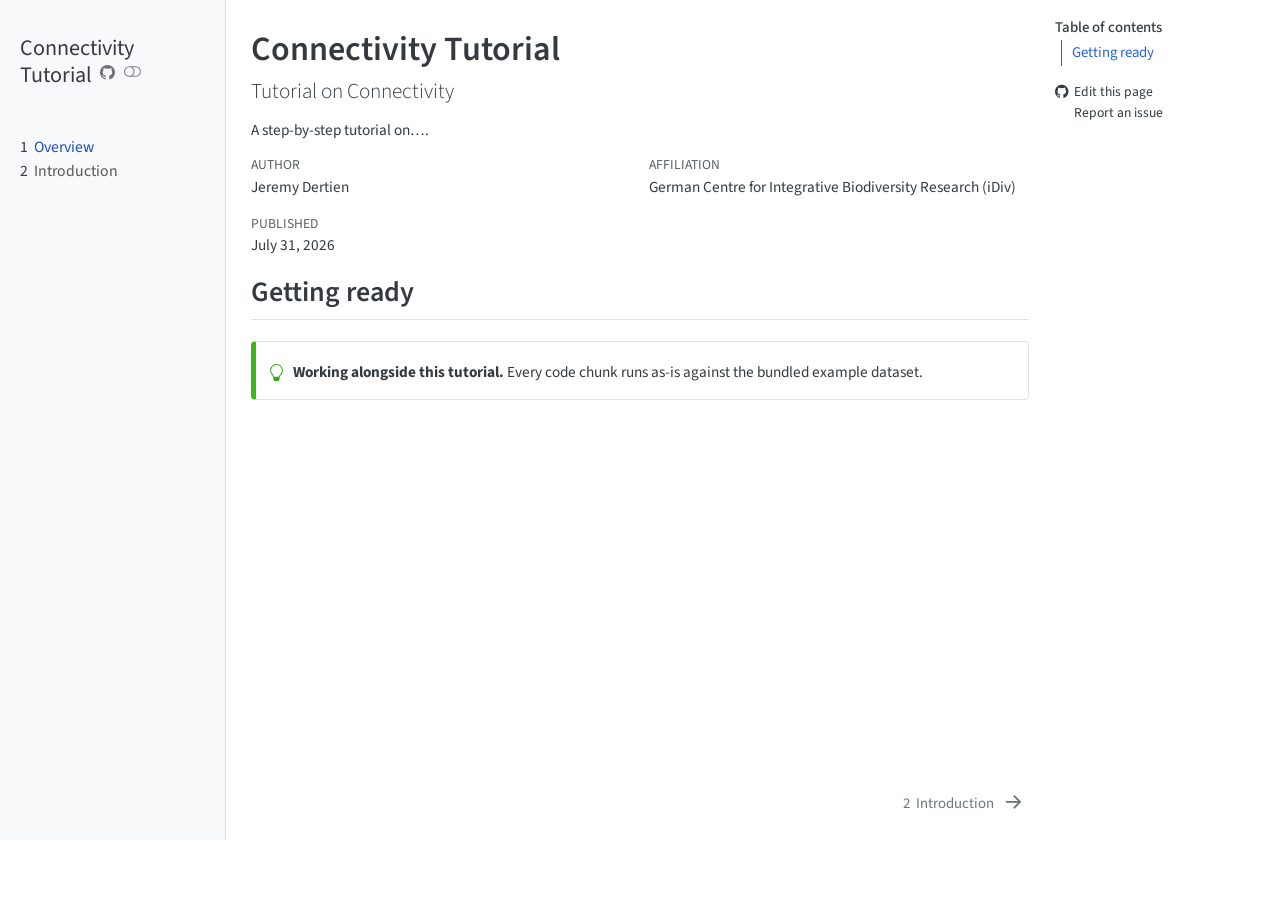
==== docs/_book/index.html @ ddd02aaa "Added primary pages and content" ====
<!DOCTYPE html>
<html xmlns="http://www.w3.org/1999/xhtml" lang="en" xml:lang="en"><head>

<meta charset="utf-8">
<meta name="generator" content="quarto-1.9.37">

<meta name="viewport" content="width=device-width, initial-scale=1.0, user-scalable=yes">

<meta name="author" content="Jeremy Dertien">
<meta name="dcterms.date" content="2026-07-31">
<meta name="description" content="A step-by-step tutorial on….">

<title>Connectivity Tutorial</title>
<style>
/* Default styles provided by pandoc.
** See https://pandoc.org/MANUAL.html#variables-for-html for config info.
*/
code{white-space: pre-wrap;}
span.smallcaps{font-variant: small-caps;}
div.columns{display: flex; gap: min(4vw, 1.5em);}
div.column{flex: auto; overflow-x: auto;}
div.hanging-indent{margin-left: 1.5em; text-indent: -1.5em;}
ul.task-list{list-style: none;}
ul.task-list li input[type="checkbox"] {
  width: 0.8em;
  margin: 0 0.8em 0.2em -1em; /* quarto-specific, see https://github.com/quarto-dev/quarto-cli/issues/4556 */ 
  vertical-align: middle;
}
</style>


<script src="site_libs/quarto-nav/quarto-nav.js"></script>
<script src="site_libs/quarto-nav/headroom.min.js"></script>
<script src="site_libs/clipboard/clipboard.min.js"></script>
<script src="site_libs/quarto-search/autocomplete.umd.js"></script>
<script src="site_libs/quarto-search/fuse.min.js"></script>
<script src="site_libs/quarto-search/quarto-search.js"></script>
<meta name="quarto:offset" content="./">
<link href="./1_Conn Introduction.html" rel="next">
<script src="site_libs/quarto-html/quarto.js" type="module"></script>
<script src="site_libs/quarto-html/tabsets/tabsets.js" type="module"></script>
<script src="site_libs/quarto-html/popper.min.js"></script>
<script src="site_libs/quarto-html/tippy.umd.min.js"></script>
<script src="site_libs/quarto-html/anchor.min.js"></script>
<link href="site_libs/quarto-html/tippy.css" rel="stylesheet">
<link href="site_libs/quarto-html/quarto-syntax-highlighting-7f8f88aac4f3542376d5c11b86a4c14d.css" rel="stylesheet" class="quarto-color-scheme" id="quarto-text-highlighting-styles">
<link href="site_libs/quarto-html/quarto-syntax-highlighting-dark-d0ae9245876894da5ac7e18953ecc5cc.css" rel="stylesheet" class="quarto-color-scheme quarto-color-alternate" id="quarto-text-highlighting-styles">
<link href="site_libs/quarto-html/quarto-syntax-highlighting-7f8f88aac4f3542376d5c11b86a4c14d.css" rel="stylesheet" class="quarto-color-scheme-extra" id="quarto-text-highlighting-styles">
<script src="site_libs/bootstrap/bootstrap.min.js"></script>
<link href="site_libs/bootstrap/bootstrap-icons.css" rel="stylesheet">
<link href="site_libs/bootstrap/bootstrap-c0213eb55a76fa8148b5e8b76e016ee0.min.css" rel="stylesheet" append-hash="true" class="quarto-color-scheme" id="quarto-bootstrap" data-mode="light">
<link href="site_libs/bootstrap/bootstrap-dark-631dcc046b1853d49e719393c2c93292.min.css" rel="stylesheet" append-hash="true" class="quarto-color-scheme quarto-color-alternate" id="quarto-bootstrap" data-mode="dark">
<link href="site_libs/bootstrap/bootstrap-c0213eb55a76fa8148b5e8b76e016ee0.min.css" rel="stylesheet" append-hash="true" class="quarto-color-scheme-extra" id="quarto-bootstrap" data-mode="light">
<script id="quarto-search-options" type="application/json">{
  "location": "sidebar",
  "copy-button": false,
  "collapse-after": 3,
  "panel-placement": "start",
  "type": "textbox",
  "limit": 50,
  "keyboard-shortcut": [
    "f",
    "/",
    "s"
  ],
  "show-item-context": false,
  "language": {
    "search-no-results-text": "No results",
    "search-matching-documents-text": "matching documents",
    "search-copy-link-title": "Copy link to search",
    "search-hide-matches-text": "Hide additional matches",
    "search-more-match-text": "more match in this document",
    "search-more-matches-text": "more matches in this document",
    "search-clear-button-title": "Clear",
    "search-text-placeholder": "",
    "search-detached-cancel-button-title": "Cancel",
    "search-submit-button-title": "Submit",
    "search-label": "Search"
  }
}</script>


</head>

<body class="nav-sidebar docked quarto-light"><script id="quarto-html-before-body" type="application/javascript">
    const toggleBodyColorMode = (bsSheetEl) => {
      const mode = bsSheetEl.getAttribute("data-mode");
      const bodyEl = window.document.querySelector("body");
      if (mode === "dark") {
        bodyEl.classList.add("quarto-dark");
        bodyEl.classList.remove("quarto-light");
      } else {
        bodyEl.classList.add("quarto-light");
        bodyEl.classList.remove("quarto-dark");
      }
    }
    const toggleBodyColorPrimary = () => {
      const bsSheetEl = window.document.querySelector("link#quarto-bootstrap:not([rel=disabled-stylesheet])");
      if (bsSheetEl) {
        toggleBodyColorMode(bsSheetEl);
      }
    }
    const setColorSchemeToggle = (alternate) => {
      const toggles = window.document.querySelectorAll('.quarto-color-scheme-toggle');
      for (let i=0; i < toggles.length; i++) {
        const toggle = toggles[i];
        if (toggle) {
          if (alternate) {
            toggle.classList.add("alternate");
          } else {
            toggle.classList.remove("alternate");
          }
        }
      }
    };
    const toggleColorMode = (alternate) => {
      // Switch the stylesheets
      const primaryStylesheets = window.document.querySelectorAll('link.quarto-color-scheme:not(.quarto-color-alternate)');
      const alternateStylesheets = window.document.querySelectorAll('link.quarto-color-scheme.quarto-color-alternate');
      manageTransitions('#quarto-margin-sidebar .nav-link', false);
      if (alternate) {
        // note: dark is layered on light, we don't disable primary!
        enableStylesheet(alternateStylesheets);
        for (const sheetNode of alternateStylesheets) {
          if (sheetNode.id === "quarto-bootstrap") {
            toggleBodyColorMode(sheetNode);
          }
        }
      } else {
        disableStylesheet(alternateStylesheets);
        enableStylesheet(primaryStylesheets)
        toggleBodyColorPrimary();
      }
      manageTransitions('#quarto-margin-sidebar .nav-link', true);
      // Switch the toggles
      setColorSchemeToggle(alternate)
      // Hack to workaround the fact that safari doesn't
      // properly recolor the scrollbar when toggling (#1455)
      if (navigator.userAgent.indexOf('Safari') > 0 && navigator.userAgent.indexOf('Chrome') == -1) {
        manageTransitions("body", false);
        window.scrollTo(0, 1);
        setTimeout(() => {
          window.scrollTo(0, 0);
          manageTransitions("body", true);
        }, 40);
      }
    }
    const disableStylesheet = (stylesheets) => {
      for (let i=0; i < stylesheets.length; i++) {
        const stylesheet = stylesheets[i];
        stylesheet.rel = 'disabled-stylesheet';
      }
    }
    const enableStylesheet = (stylesheets) => {
      for (let i=0; i < stylesheets.length; i++) {
        const stylesheet = stylesheets[i];
        if(stylesheet.rel !== 'stylesheet') { // for Chrome, which will still FOUC without this check
          stylesheet.rel = 'stylesheet';
        }
      }
    }
    const manageTransitions = (selector, allowTransitions) => {
      const els = window.document.querySelectorAll(selector);
      for (let i=0; i < els.length; i++) {
        const el = els[i];
        if (allowTransitions) {
          el.classList.remove('notransition');
        } else {
          el.classList.add('notransition');
        }
      }
    }
    const isFileUrl = () => {
      return window.location.protocol === 'file:';
    }
    const hasAlternateSentinel = () => {
      let styleSentinel = getColorSchemeSentinel();
      if (styleSentinel !== null) {
        return styleSentinel === "alternate";
      } else {
        return false;
      }
    }
    const setStyleSentinel = (alternate) => {
      const value = alternate ? "alternate" : "default";
      if (!isFileUrl()) {
        window.localStorage.setItem("quarto-color-scheme", value);
      } else {
        localAlternateSentinel = value;
      }
    }
    const getColorSchemeSentinel = () => {
      if (!isFileUrl()) {
        const storageValue = window.localStorage.getItem("quarto-color-scheme");
        return storageValue != null ? storageValue : localAlternateSentinel;
      } else {
        return localAlternateSentinel;
      }
    }
    const toggleGiscusIfUsed = (isAlternate, darkModeDefault) => {
      const baseTheme = document.querySelector('#giscus-base-theme')?.value ?? 'light';
      const alternateTheme = document.querySelector('#giscus-alt-theme')?.value ?? 'dark';
      let newTheme = '';
      if(authorPrefersDark) {
        newTheme = isAlternate ? baseTheme : alternateTheme;
      } else {
        newTheme = isAlternate ? alternateTheme : baseTheme;
      }
      const changeGiscusTheme = () => {
        // From: https://github.com/giscus/giscus/issues/336
        const sendMessage = (message) => {
          const iframe = document.querySelector('iframe.giscus-frame');
          if (!iframe) return;
          iframe.contentWindow.postMessage({ giscus: message }, 'https://giscus.app');
        }
        sendMessage({
          setConfig: {
            theme: newTheme
          }
        });
      }
      const isGiscussLoaded = window.document.querySelector('iframe.giscus-frame') !== null;
      if (isGiscussLoaded) {
        changeGiscusTheme();
      }
    };
    const authorPrefersDark = false;
    const darkModeDefault = authorPrefersDark;
      document.querySelector('link#quarto-text-highlighting-styles.quarto-color-scheme-extra').rel = 'disabled-stylesheet';
      document.querySelector('link#quarto-bootstrap.quarto-color-scheme-extra').rel = 'disabled-stylesheet';
    let localAlternateSentinel = darkModeDefault ? 'alternate' : 'default';
    // Dark / light mode switch
    window.quartoToggleColorScheme = () => {
      // Read the current dark / light value
      let toAlternate = !hasAlternateSentinel();
      toggleColorMode(toAlternate);
      setStyleSentinel(toAlternate);
      toggleGiscusIfUsed(toAlternate, darkModeDefault);
      window.dispatchEvent(new Event('resize'));
    };
    // Switch to dark mode if need be
    if (hasAlternateSentinel()) {
      toggleColorMode(true);
    } else {
      toggleColorMode(false);
    }
  </script>

<div id="quarto-search-results"></div>
  <header id="quarto-header" class="headroom fixed-top">
  <nav class="quarto-secondary-nav">
    <div class="container-fluid d-flex">
      <button type="button" class="quarto-btn-toggle btn" data-bs-toggle="collapse" role="button" data-bs-target=".quarto-sidebar-collapse-item" aria-controls="quarto-sidebar" aria-expanded="false" aria-label="Toggle sidebar navigation" onclick="if (window.quartoToggleHeadroom) { window.quartoToggleHeadroom(); }">
        <i class="bi bi-layout-text-sidebar-reverse"></i>
      </button>
        <nav class="quarto-page-breadcrumbs" aria-label="breadcrumb"><ol class="breadcrumb"><li class="breadcrumb-item"><a href="./index.html"><span class="chapter-number">1</span>&nbsp; <span class="chapter-title">Overview</span></a></li></ol></nav>
        <a class="flex-grow-1" role="navigation" data-bs-toggle="collapse" data-bs-target=".quarto-sidebar-collapse-item" aria-controls="quarto-sidebar" aria-expanded="false" aria-label="Toggle sidebar navigation" onclick="if (window.quartoToggleHeadroom) { window.quartoToggleHeadroom(); }">      
        </a>
      <button type="button" class="btn quarto-search-button" aria-label="Search" onclick="window.quartoOpenSearch();">
        <i class="bi bi-search"></i>
      </button>
    </div>
  </nav>
</header>
<!-- content -->
<div id="quarto-content" class="quarto-container page-columns page-rows-contents page-layout-article">
<!-- sidebar -->
  <nav id="quarto-sidebar" class="sidebar collapse collapse-horizontal quarto-sidebar-collapse-item sidebar-navigation docked overflow-auto">
    <div class="pt-lg-2 mt-2 text-left sidebar-header">
    <div class="sidebar-title mb-0 py-0">
      <a href="./">Connectivity Tutorial</a> 
        <div class="sidebar-tools-main">
    <a href="https://github.com/jdertien/Connectivity_LearningPlatform" title="Source Code" class="quarto-navigation-tool px-1" aria-label="Source Code"><i class="bi bi-github"></i></a>
  <a href="" class="quarto-color-scheme-toggle quarto-navigation-tool  px-1" onclick="window.quartoToggleColorScheme(); return false;" title="Toggle dark mode"><i class="bi"></i></a>
</div>
    </div>
      </div>
        <div class="mt-2 flex-shrink-0 align-items-center">
        <div class="sidebar-search">
        <div id="quarto-search" class="" title="Search"></div>
        </div>
        </div>
    <div class="sidebar-menu-container"> 
    <ul class="list-unstyled mt-1">
        <li class="sidebar-item">
  <div class="sidebar-item-container"> 
  <a href="./index.html" class="sidebar-item-text sidebar-link active">
 <span class="menu-text"><span class="chapter-number">1</span>&nbsp; <span class="chapter-title">Overview</span></span></a>
  </div>
</li>
        <li class="sidebar-item">
  <div class="sidebar-item-container"> 
  <a href="./1_Conn Introduction.html" class="sidebar-item-text sidebar-link">
 <span class="menu-text"><span class="chapter-number">2</span>&nbsp; <span class="chapter-title">Introduction</span></span></a>
  </div>
</li>
    </ul>
    </div>
</nav>
<div id="quarto-sidebar-glass" class="quarto-sidebar-collapse-item" data-bs-toggle="collapse" data-bs-target=".quarto-sidebar-collapse-item"></div>
<!-- margin-sidebar -->
    <div id="quarto-margin-sidebar" class="sidebar margin-sidebar">
        <nav id="TOC" role="doc-toc" class="toc-active">
    <h2 id="toc-title">Table of contents</h2>
   
  <ul>
  <li><a href="#getting-ready" id="toc-getting-ready" class="nav-link active" data-scroll-target="#getting-ready">Getting ready</a></li>
  </ul>
<div class="toc-actions"><ul><li><a href="https://github.com/jdertien/Connectivity_LearningPlatform/edit/main/index.qmd" class="toc-action"><i class="bi bi-github"></i>Edit this page</a></li><li><a href="https://github.com/jdertien/Connectivity_LearningPlatform/issues/new" class="toc-action"><i class="bi empty"></i>Report an issue</a></li></ul></div></nav>
    </div>
<!-- main -->
<main class="content" id="quarto-document-content">


<header id="title-block-header" class="quarto-title-block default">
<div class="quarto-title">
<h1 class="title">Connectivity Tutorial</h1>
<p class="subtitle lead">Tutorial on Connectivity</p>
</div>

<div>
  <div class="description">
    <p>A step-by-step tutorial on….</p>
  </div>
</div>

<div class="quarto-title-meta-author">
  <div class="quarto-title-meta-heading">Author</div>
  <div class="quarto-title-meta-heading">Affiliation</div>
  
    <div class="quarto-title-meta-contents">
    <p class="author">Jeremy Dertien </p>
  </div>
  <div class="quarto-title-meta-contents">
        <p class="affiliation">
            German Centre for Integrative Biodiversity Research (iDiv)
          </p>
      </div>
  </div>

<div class="quarto-title-meta">

      
    <div>
    <div class="quarto-title-meta-heading">Published</div>
    <div class="quarto-title-meta-contents">
      <p class="date">July 31, 2026</p>
    </div>
  </div>
  
    
  </div>
  


</header>


<section id="getting-ready" class="level2">
<h2 class="anchored" data-anchor-id="getting-ready">Getting ready</h2>
<div class="callout callout-style-simple callout-tip">
<div class="callout-body d-flex">
<div class="callout-icon-container">
<i class="callout-icon"></i>
</div>
<div class="callout-body-container">
<p><strong>Working alongside this tutorial.</strong> Every code chunk runs as-is against the bundled example dataset.</p>
</div>
</div>
</div>


</section>

</main> <!-- /main -->
<script id="quarto-html-after-body" type="application/javascript">
  window.document.addEventListener("DOMContentLoaded", function (event) {
    // Ensure there is a toggle, if there isn't float one in the top right
    if (window.document.querySelector('.quarto-color-scheme-toggle') === null) {
      const a = window.document.createElement('a');
      a.classList.add('top-right');
      a.classList.add('quarto-color-scheme-toggle');
      a.href = "";
      a.onclick = function() { try { window.quartoToggleColorScheme(); } catch {} return false; };
      const i = window.document.createElement("i");
      i.classList.add('bi');
      a.appendChild(i);
      window.document.body.appendChild(a);
    }
    setColorSchemeToggle(hasAlternateSentinel())
    const icon = "";
    const anchorJS = new window.AnchorJS();
    anchorJS.options = {
      placement: 'right',
      icon: icon
    };
    anchorJS.add('.anchored');
    const isCodeAnnotation = (el) => {
      for (const clz of el.classList) {
        if (clz.startsWith('code-annotation-')) {                     
          return true;
        }
      }
      return false;
    }
    const onCopySuccess = function(e) {
      // button target
      const button = e.trigger;
      // don't keep focus
      button.blur();
      // flash "checked"
      button.classList.add('code-copy-button-checked');
      var currentTitle = button.getAttribute("title");
      button.setAttribute("title", "Copied!");
      let tooltip;
      if (window.bootstrap) {
        button.setAttribute("data-bs-toggle", "tooltip");
        button.setAttribute("data-bs-placement", "left");
        button.setAttribute("data-bs-title", "Copied!");
        tooltip = new bootstrap.Tooltip(button, 
          { trigger: "manual", 
            customClass: "code-copy-button-tooltip",
            offset: [0, -8]});
        tooltip.show();    
      }
      setTimeout(function() {
        if (tooltip) {
          tooltip.hide();
          button.removeAttribute("data-bs-title");
          button.removeAttribute("data-bs-toggle");
          button.removeAttribute("data-bs-placement");
        }
        button.setAttribute("title", currentTitle);
        button.classList.remove('code-copy-button-checked');
      }, 1000);
      // clear code selection
      e.clearSelection();
    }
    const getTextToCopy = function(trigger) {
      const outerScaffold = trigger.parentElement.cloneNode(true);
      const codeEl = outerScaffold.querySelector('code');
      for (const childEl of codeEl.children) {
        if (isCodeAnnotation(childEl)) {
          childEl.remove();
        }
      }
      return codeEl.innerText;
    }
    const clipboard = new window.ClipboardJS('.code-copy-button:not([data-in-quarto-modal])', {
      text: getTextToCopy
    });
    clipboard.on('success', onCopySuccess);
    if (window.document.getElementById('quarto-embedded-source-code-modal')) {
      const clipboardModal = new window.ClipboardJS('.code-copy-button[data-in-quarto-modal]', {
        text: getTextToCopy,
        container: window.document.getElementById('quarto-embedded-source-code-modal')
      });
      clipboardModal.on('success', onCopySuccess);
    }
      var localhostRegex = new RegExp(/^(?:http|https):\/\/localhost\:?[0-9]*\//);
      var mailtoRegex = new RegExp(/^mailto:/);
        var filterRegex = new RegExp("https:\/\/jdertien\.github\.io\/Connectivity_LearningPlatform\/");
      var isInternal = (href) => {
          return filterRegex.test(href) || localhostRegex.test(href) || mailtoRegex.test(href);
      }
      // Inspect non-navigation links and adorn them if external
     var links = window.document.querySelectorAll('a[href]:not(.nav-link):not(.navbar-brand):not(.toc-action):not(.sidebar-link):not(.sidebar-item-toggle):not(.pagination-link):not(.no-external):not([aria-hidden]):not(.dropdown-item):not(.quarto-navigation-tool):not(.about-link)');
      for (var i=0; i<links.length; i++) {
        const link = links[i];
        if (!isInternal(link.href)) {
          // undo the damage that might have been done by quarto-nav.js in the case of
          // links that we want to consider external
          if (link.dataset.originalHref !== undefined) {
            link.href = link.dataset.originalHref;
          }
        }
      }
    function tippyHover(el, contentFn, onTriggerFn, onUntriggerFn) {
      const config = {
        allowHTML: true,
        maxWidth: 500,
        delay: 100,
        arrow: false,
        appendTo: function(el) {
            return el.parentElement;
        },
        interactive: true,
        interactiveBorder: 10,
        theme: 'quarto',
        placement: 'bottom-start',
      };
      if (contentFn) {
        config.content = contentFn;
      }
      if (onTriggerFn) {
        config.onTrigger = onTriggerFn;
      }
      if (onUntriggerFn) {
        config.onUntrigger = onUntriggerFn;
      }
      window.tippy(el, config); 
    }
    const noterefs = window.document.querySelectorAll('a[role="doc-noteref"]');
    for (var i=0; i<noterefs.length; i++) {
      const ref = noterefs[i];
      tippyHover(ref, function() {
        // use id or data attribute instead here
        let href = ref.getAttribute('data-footnote-href') || ref.getAttribute('href');
        try { href = new URL(href).hash; } catch {}
        const id = href.replace(/^#\/?/, "");
        const note = window.document.getElementById(id);
        if (note) {
          return note.innerHTML;
        } else {
          return "";
        }
      });
    }
    const xrefs = window.document.querySelectorAll('a.quarto-xref');
    const processXRef = (id, note) => {
      // Strip column container classes
      const stripColumnClz = (el) => {
        el.classList.remove("page-full", "page-columns");
        if (el.children) {
          for (const child of el.children) {
            stripColumnClz(child);
          }
        }
      }
      stripColumnClz(note)
      if (id === null || id.startsWith('sec-')) {
        // Special case sections, only their first couple elements
        const container = document.createElement("div");
        if (note.children && note.children.length > 2) {
          container.appendChild(note.children[0].cloneNode(true));
          for (let i = 1; i < note.children.length; i++) {
            const child = note.children[i];
            if (child.tagName === "P" && child.innerText === "") {
              continue;
            } else {
              container.appendChild(child.cloneNode(true));
              break;
            }
          }
          if (window.Quarto?.typesetMath) {
            window.Quarto.typesetMath(container);
          }
          return container.innerHTML
        } else {
          if (window.Quarto?.typesetMath) {
            window.Quarto.typesetMath(note);
          }
          return note.innerHTML;
        }
      } else {
        // Remove any anchor links if they are present
        const anchorLink = note.querySelector('a.anchorjs-link');
        if (anchorLink) {
          anchorLink.remove();
        }
        if (window.Quarto?.typesetMath) {
          window.Quarto.typesetMath(note);
        }
        if (note.classList.contains("callout")) {
          return note.outerHTML;
        } else {
          return note.innerHTML;
        }
      }
    }
    for (var i=0; i<xrefs.length; i++) {
      const xref = xrefs[i];
      tippyHover(xref, undefined, function(instance) {
        instance.disable();
        let url = xref.getAttribute('href');
        let hash = undefined; 
        if (url.startsWith('#')) {
          hash = url;
        } else {
          try { hash = new URL(url).hash; } catch {}
        }
        if (hash) {
          const id = hash.replace(/^#\/?/, "");
          const note = window.document.getElementById(id);
          if (note !== null) {
            try {
              const html = processXRef(id, note.cloneNode(true));
              instance.setContent(html);
            } finally {
              instance.enable();
              instance.show();
            }
          } else {
            // See if we can fetch this
            fetch(url.split('#')[0])
            .then(res => res.text())
            .then(html => {
              const parser = new DOMParser();
              const htmlDoc = parser.parseFromString(html, "text/html");
              const note = htmlDoc.getElementById(id);
              if (note !== null) {
                const html = processXRef(id, note);
                instance.setContent(html);
              } 
            }).finally(() => {
              instance.enable();
              instance.show();
            });
          }
        } else {
          // See if we can fetch a full url (with no hash to target)
          // This is a special case and we should probably do some content thinning / targeting
          fetch(url)
          .then(res => res.text())
          .then(html => {
            const parser = new DOMParser();
            const htmlDoc = parser.parseFromString(html, "text/html");
            const note = htmlDoc.querySelector('main.content');
            if (note !== null) {
              // This should only happen for chapter cross references
              // (since there is no id in the URL)
              // remove the first header
              if (note.children.length > 0 && note.children[0].tagName === "HEADER") {
                note.children[0].remove();
              }
              const html = processXRef(null, note);
              instance.setContent(html);
            } 
          }).finally(() => {
            instance.enable();
            instance.show();
          });
        }
      }, function(instance) {
      });
    }
        let selectedAnnoteEl;
        const selectorForAnnotation = ( cell, annotation) => {
          let cellAttr = 'data-code-cell="' + cell + '"';
          let lineAttr = 'data-code-annotation="' +  annotation + '"';
          const selector = 'span[' + cellAttr + '][' + lineAttr + ']';
          return selector;
        }
        const selectCodeLines = (annoteEl) => {
          const doc = window.document;
          const targetCell = annoteEl.getAttribute("data-target-cell");
          const targetAnnotation = annoteEl.getAttribute("data-target-annotation");
          const annoteSpan = window.document.querySelector(selectorForAnnotation(targetCell, targetAnnotation));
          const lines = annoteSpan.getAttribute("data-code-lines").split(",");
          const lineIds = lines.map((line) => {
            return targetCell + "-" + line;
          })
          let top = null;
          let height = null;
          let parent = null;
          if (lineIds.length > 0) {
              //compute the position of the single el (top and bottom and make a div)
              const el = window.document.getElementById(lineIds[0]);
              top = el.offsetTop;
              height = el.offsetHeight;
              parent = el.parentElement.parentElement;
            if (lineIds.length > 1) {
              const lastEl = window.document.getElementById(lineIds[lineIds.length - 1]);
              const bottom = lastEl.offsetTop + lastEl.offsetHeight;
              height = bottom - top;
            }
            if (top !== null && height !== null && parent !== null) {
              // cook up a div (if necessary) and position it 
              let div = window.document.getElementById("code-annotation-line-highlight");
              if (div === null) {
                div = window.document.createElement("div");
                div.setAttribute("id", "code-annotation-line-highlight");
                div.style.position = 'absolute';
                parent.appendChild(div);
              }
              div.style.top = top - 2 + "px";
              div.style.height = height + 4 + "px";
              div.style.left = 0;
              let gutterDiv = window.document.getElementById("code-annotation-line-highlight-gutter");
              if (gutterDiv === null) {
                gutterDiv = window.document.createElement("div");
                gutterDiv.setAttribute("id", "code-annotation-line-highlight-gutter");
                gutterDiv.style.position = 'absolute';
                const codeCell = window.document.getElementById(targetCell);
                const gutter = codeCell.querySelector('.code-annotation-gutter');
                gutter.appendChild(gutterDiv);
              }
              gutterDiv.style.top = top - 2 + "px";
              gutterDiv.style.height = height + 4 + "px";
            }
            selectedAnnoteEl = annoteEl;
          }
        };
        const unselectCodeLines = () => {
          const elementsIds = ["code-annotation-line-highlight", "code-annotation-line-highlight-gutter"];
          elementsIds.forEach((elId) => {
            const div = window.document.getElementById(elId);
            if (div) {
              div.remove();
            }
          });
          selectedAnnoteEl = undefined;
        };
          // Handle positioning of the toggle
      window.addEventListener(
        "resize",
        throttle(() => {
          elRect = undefined;
          if (selectedAnnoteEl) {
            selectCodeLines(selectedAnnoteEl);
          }
        }, 10)
      );
      function throttle(fn, ms) {
      let throttle = false;
      let timer;
        return (...args) => {
          if(!throttle) { // first call gets through
              fn.apply(this, args);
              throttle = true;
          } else { // all the others get throttled
              if(timer) clearTimeout(timer); // cancel #2
              timer = setTimeout(() => {
                fn.apply(this, args);
                timer = throttle = false;
              }, ms);
          }
        };
      }
        // Attach click handler to the DT
        const annoteDls = window.document.querySelectorAll('dt[data-target-cell]');
        for (const annoteDlNode of annoteDls) {
          annoteDlNode.addEventListener('click', (event) => {
            const clickedEl = event.target;
            if (clickedEl !== selectedAnnoteEl) {
              unselectCodeLines();
              const activeEl = window.document.querySelector('dt[data-target-cell].code-annotation-active');
              if (activeEl) {
                activeEl.classList.remove('code-annotation-active');
              }
              selectCodeLines(clickedEl);
              clickedEl.classList.add('code-annotation-active');
            } else {
              // Unselect the line
              unselectCodeLines();
              clickedEl.classList.remove('code-annotation-active');
            }
          });
        }
    const findCites = (el) => {
      const parentEl = el.parentElement;
      if (parentEl) {
        const cites = parentEl.dataset.cites;
        if (cites) {
          return {
            el,
            cites: cites.split(' ')
          };
        } else {
          return findCites(el.parentElement)
        }
      } else {
        return undefined;
      }
    };
    var bibliorefs = window.document.querySelectorAll('a[role="doc-biblioref"]');
    for (var i=0; i<bibliorefs.length; i++) {
      const ref = bibliorefs[i];
      const citeInfo = findCites(ref);
      if (citeInfo) {
        tippyHover(citeInfo.el, function() {
          var popup = window.document.createElement('div');
          citeInfo.cites.forEach(function(cite) {
            var citeDiv = window.document.createElement('div');
            citeDiv.classList.add('hanging-indent');
            citeDiv.classList.add('csl-entry');
            var biblioDiv = window.document.getElementById('ref-' + cite);
            if (biblioDiv) {
              citeDiv.innerHTML = biblioDiv.innerHTML;
            }
            popup.appendChild(citeDiv);
          });
          return popup.innerHTML;
        });
      }
    }
  });
  </script>
<nav class="page-navigation">
  <div class="nav-page nav-page-previous">
  </div>
  <div class="nav-page nav-page-next">
      <a href="./1_Conn Introduction.html" class="pagination-link" aria-label="Introduction">
        <span class="nav-page-text"><span class="chapter-number">2</span>&nbsp; <span class="chapter-title">Introduction</span></span> <i class="bi bi-arrow-right-short"></i>
      </a>
  </div>
</nav>
</div> <!-- /content -->




<footer class="footer"><div class="nav-footer"><div class="nav-footer-center"><div class="toc-actions d-sm-block d-md-none"><ul><li><a href="https://github.com/jdertien/Connectivity_LearningPlatform/edit/main/index.qmd" class="toc-action"><i class="bi bi-github"></i>Edit this page</a></li><li><a href="https://github.com/jdertien/Connectivity_LearningPlatform/issues/new" class="toc-action"><i class="bi empty"></i>Report an issue</a></li></ul></div></div></div></footer></body></html>
---- docs/_book/site_libs/quarto-html/tippy.css ----
.tippy-box[data-animation=fade][data-state=hidden]{opacity:0}[data-tippy-root]{max-width:calc(100vw - 10px)}.tippy-box{position:relative;background-color:#333;color:#fff;border-radius:4px;font-size:14px;line-height:1.4;white-space:normal;outline:0;transition-property:transform,visibility,opacity}.tippy-box[data-placement^=top]>.tippy-arrow{bottom:0}.tippy-box[data-placement^=top]>.tippy-arrow:before{bottom:-7px;left:0;border-width:8px 8px 0;border-top-color:initial;transform-origin:center top}.tippy-box[data-placement^=bottom]>.tippy-arrow{top:0}.tippy-box[data-placement^=bottom]>.tippy-arrow:before{top:-7px;left:0;border-width:0 8px 8px;border-bottom-color:initial;transform-origin:center bottom}.tippy-box[data-placement^=left]>.tippy-arrow{right:0}.tippy-box[data-placement^=left]>.tippy-arrow:before{border-width:8px 0 8px 8px;border-left-color:initial;right:-7px;transform-origin:center left}.tippy-box[data-placement^=right]>.tippy-arrow{left:0}.tippy-box[data-placement^=right]>.tippy-arrow:before{left:-7px;border-width:8px 8px 8px 0;border-right-color:initial;transform-origin:center right}.tippy-box[data-inertia][data-state=visible]{transition-timing-function:cubic-bezier(.54,1.5,.38,1.11)}.tippy-arrow{width:16px;height:16px;color:#333}.tippy-arrow:before{content:"";position:absolute;border-color:transparent;border-style:solid}.tippy-content{position:relative;padding:5px 9px;z-index:1}
---- docs/_book/site_libs/quarto-html/quarto-syntax-highlighting-7f8f88aac4f3542376d5c11b86a4c14d.css ----
/* quarto syntax highlight colors */
:root {
  --quarto-hl-ot-color: #003B4F;
  --quarto-hl-at-color: #657422;
  --quarto-hl-ss-color: #20794D;
  --quarto-hl-an-color: #5E5E5E;
  --quarto-hl-fu-color: #4758AB;
  --quarto-hl-st-color: #20794D;
  --quarto-hl-cf-color: #003B4F;
  --quarto-hl-op-color: #5E5E5E;
  --quarto-hl-er-color: #AD0000;
  --quarto-hl-bn-color: #AD0000;
  --quarto-hl-al-color: #AD0000;
  --quarto-hl-va-color: #111111;
  --quarto-hl-bu-color: inherit;
  --quarto-hl-ex-color: inherit;
  --quarto-hl-pp-color: #AD0000;
  --quarto-hl-in-color: #5E5E5E;
  --quarto-hl-vs-color: #20794D;
  --quarto-hl-wa-color: #5E5E5E;
  --quarto-hl-do-color: #5E5E5E;
  --quarto-hl-im-color: #00769E;
  --quarto-hl-ch-color: #20794D;
  --quarto-hl-dt-color: #AD0000;
  --quarto-hl-fl-color: #AD0000;
  --quarto-hl-co-color: #5E5E5E;
  --quarto-hl-cv-color: #5E5E5E;
  --quarto-hl-cn-color: #8f5902;
  --quarto-hl-sc-color: #5E5E5E;
  --quarto-hl-dv-color: #AD0000;
  --quarto-hl-kw-color: #003B4F;
}

/* other quarto variables */
:root {
  --quarto-font-monospace: SFMono-Regular, Menlo, Monaco, Consolas, "Liberation Mono", "Courier New", monospace;
}

/* syntax highlight based on Pandoc's rules */
pre > code.sourceCode > span {
  color: #003B4F;
}

code.sourceCode > span {
  color: #003B4F;
}

div.sourceCode,
div.sourceCode pre.sourceCode {
  color: #003B4F;
}

/* Normal */
code span {
  color: #003B4F;
}

/* Alert */
code span.al {
  color: #AD0000;
  font-style: inherit;
}

/* Annotation */
code span.an {
  color: #5E5E5E;
  font-style: inherit;
}

/* Attribute */
code span.at {
  color: #657422;
  font-style: inherit;
}

/* BaseN */
code span.bn {
  color: #AD0000;
  font-style: inherit;
}

/* BuiltIn */
code span.bu {
  font-style: inherit;
}

/* ControlFlow */
code span.cf {
  color: #003B4F;
  font-weight: bold;
  font-style: inherit;
}

/* Char */
code span.ch {
  color: #20794D;
  font-style: inherit;
}

/* Constant */
code span.cn {
  color: #8f5902;
  font-style: inherit;
}

/* Comment */
code span.co {
  color: #5E5E5E;
  font-style: inherit;
}

/* CommentVar */
code span.cv {
  color: #5E5E5E;
  font-style: italic;
}

/* Documentation */
code span.do {
  color: #5E5E5E;
  font-style: italic;
}

/* DataType */
code span.dt {
  color: #AD0000;
  font-style: inherit;
}

/* DecVal */
code span.dv {
  color: #AD0000;
  font-style: inherit;
}

/* Error */
code span.er {
  color: #AD0000;
  font-style: inherit;
}

/* Extension */
code span.ex {
  font-style: inherit;
}

/* Float */
code span.fl {
  color: #AD0000;
  font-style: inherit;
}

/* Function */
code span.fu {
  color: #4758AB;
  font-style: inherit;
}

/* Import */
code span.im {
  color: #00769E;
  font-style: inherit;
}

/* Information */
code span.in {
  color: #5E5E5E;
  font-style: inherit;
}

/* Keyword */
code span.kw {
  color: #003B4F;
  font-weight: bold;
  font-style: inherit;
}

/* Operator */
code span.op {
  color: #5E5E5E;
  font-style: inherit;
}

/* Other */
code span.ot {
  color: #003B4F;
  font-style: inherit;
}

/* Preprocessor */
code span.pp {
  color: #AD0000;
  font-style: inherit;
}

/* SpecialChar */
code span.sc {
  color: #5E5E5E;
  font-style: inherit;
}

/* SpecialString */
code span.ss {
  color: #20794D;
  font-style: inherit;
}

/* String */
code span.st {
  color: #20794D;
  font-style: inherit;
}

/* Variable */
code span.va {
  color: #111111;
  font-style: inherit;
}

/* VerbatimString */
code span.vs {
  color: #20794D;
  font-style: inherit;
}

/* Warning */
code span.wa {
  color: #5E5E5E;
  font-style: italic;
}

.prevent-inlining {
  content: "</";
}

/*# sourceMappingURL=789ad8cd35626ba772517505b42a116e.css.map */
---- docs/_book/site_libs/quarto-html/quarto-syntax-highlighting-7f8f88aac4f3542376d5c11b86a4c14d.css ----
/* quarto syntax highlight colors */
:root {
  --quarto-hl-ot-color: #003B4F;
  --quarto-hl-at-color: #657422;
  --quarto-hl-ss-color: #20794D;
  --quarto-hl-an-color: #5E5E5E;
  --quarto-hl-fu-color: #4758AB;
  --quarto-hl-st-color: #20794D;
  --quarto-hl-cf-color: #003B4F;
  --quarto-hl-op-color: #5E5E5E;
  --quarto-hl-er-color: #AD0000;
  --quarto-hl-bn-color: #AD0000;
  --quarto-hl-al-color: #AD0000;
  --quarto-hl-va-color: #111111;
  --quarto-hl-bu-color: inherit;
  --quarto-hl-ex-color: inherit;
  --quarto-hl-pp-color: #AD0000;
  --quarto-hl-in-color: #5E5E5E;
  --quarto-hl-vs-color: #20794D;
  --quarto-hl-wa-color: #5E5E5E;
  --quarto-hl-do-color: #5E5E5E;
  --quarto-hl-im-color: #00769E;
  --quarto-hl-ch-color: #20794D;
  --quarto-hl-dt-color: #AD0000;
  --quarto-hl-fl-color: #AD0000;
  --quarto-hl-co-color: #5E5E5E;
  --quarto-hl-cv-color: #5E5E5E;
  --quarto-hl-cn-color: #8f5902;
  --quarto-hl-sc-color: #5E5E5E;
  --quarto-hl-dv-color: #AD0000;
  --quarto-hl-kw-color: #003B4F;
}

/* other quarto variables */
:root {
  --quarto-font-monospace: SFMono-Regular, Menlo, Monaco, Consolas, "Liberation Mono", "Courier New", monospace;
}

/* syntax highlight based on Pandoc's rules */
pre > code.sourceCode > span {
  color: #003B4F;
}

code.sourceCode > span {
  color: #003B4F;
}

div.sourceCode,
div.sourceCode pre.sourceCode {
  color: #003B4F;
}

/* Normal */
code span {
  color: #003B4F;
}

/* Alert */
code span.al {
  color: #AD0000;
  font-style: inherit;
}

/* Annotation */
code span.an {
  color: #5E5E5E;
  font-style: inherit;
}

/* Attribute */
code span.at {
  color: #657422;
  font-style: inherit;
}

/* BaseN */
code span.bn {
  color: #AD0000;
  font-style: inherit;
}

/* BuiltIn */
code span.bu {
  font-style: inherit;
}

/* ControlFlow */
code span.cf {
  color: #003B4F;
  font-weight: bold;
  font-style: inherit;
}

/* Char */
code span.ch {
  color: #20794D;
  font-style: inherit;
}

/* Constant */
code span.cn {
  color: #8f5902;
  font-style: inherit;
}

/* Comment */
code span.co {
  color: #5E5E5E;
  font-style: inherit;
}

/* CommentVar */
code span.cv {
  color: #5E5E5E;
  font-style: italic;
}

/* Documentation */
code span.do {
  color: #5E5E5E;
  font-style: italic;
}

/* DataType */
code span.dt {
  color: #AD0000;
  font-style: inherit;
}

/* DecVal */
code span.dv {
  color: #AD0000;
  font-style: inherit;
}

/* Error */
code span.er {
  color: #AD0000;
  font-style: inherit;
}

/* Extension */
code span.ex {
  font-style: inherit;
}

/* Float */
code span.fl {
  color: #AD0000;
  font-style: inherit;
}

/* Function */
code span.fu {
  color: #4758AB;
  font-style: inherit;
}

/* Import */
code span.im {
  color: #00769E;
  font-style: inherit;
}

/* Information */
code span.in {
  color: #5E5E5E;
  font-style: inherit;
}

/* Keyword */
code span.kw {
  color: #003B4F;
  font-weight: bold;
  font-style: inherit;
}

/* Operator */
code span.op {
  color: #5E5E5E;
  font-style: inherit;
}

/* Other */
code span.ot {
  color: #003B4F;
  font-style: inherit;
}

/* Preprocessor */
code span.pp {
  color: #AD0000;
  font-style: inherit;
}

/* SpecialChar */
code span.sc {
  color: #5E5E5E;
  font-style: inherit;
}

/* SpecialString */
code span.ss {
  color: #20794D;
  font-style: inherit;
}

/* String */
code span.st {
  color: #20794D;
  font-style: inherit;
}

/* Variable */
code span.va {
  color: #111111;
  font-style: inherit;
}

/* VerbatimString */
code span.vs {
  color: #20794D;
  font-style: inherit;
}

/* Warning */
code span.wa {
  color: #5E5E5E;
  font-style: italic;
}

.prevent-inlining {
  content: "</";
}

/*# sourceMappingURL=789ad8cd35626ba772517505b42a116e.css.map */
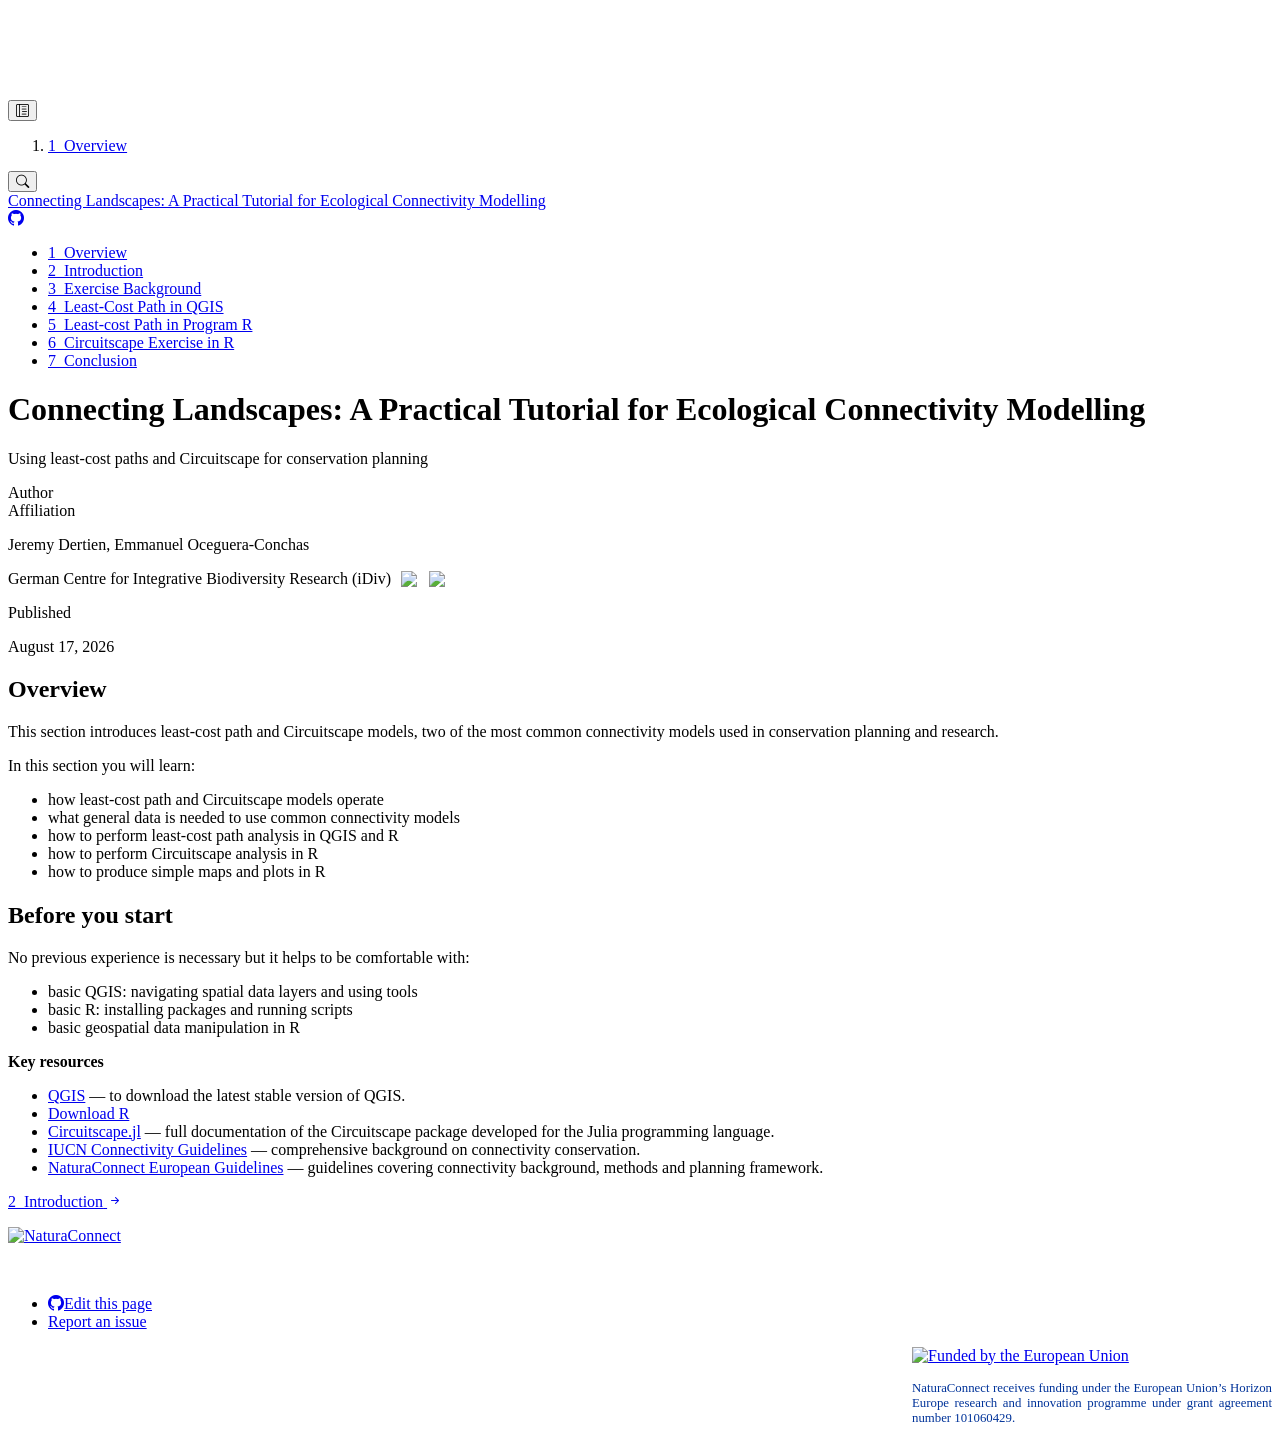
==== commit ba2ef3fd: "Update tutorial title, subtitle, and add NaturaConnec and EU logo" ====
--- a/docs/_book/index.html
+++ b/docs/_book/index.html
@@ -2,19 +2,15 @@
 <html xmlns="http://www.w3.org/1999/xhtml" lang="en" xml:lang="en"><head>
 
 <meta charset="utf-8">
-<meta name="generator" content="quarto-1.9.37">
+<meta name="generator" content="quarto-1.6.42">
 
 <meta name="viewport" content="width=device-width, initial-scale=1.0, user-scalable=yes">
 
-<meta name="author" content="Jeremy Dertien">
-<meta name="dcterms.date" content="2026-07-31">
-<meta name="description" content="A step-by-step tutorial on….">
-
-<title>Connectivity Tutorial</title>
+<meta name="author" content="Jeremy Dertien, Emmanuel Oceguera-Conchas">
+<meta name="dcterms.date" content="2026-08-17">
+
+<title>Connecting Landscapes: A Practical Tutorial for Ecological Connectivity Modelling</title>
 <style>
-/* Default styles provided by pandoc.
-** See https://pandoc.org/MANUAL.html#variables-for-html for config info.
-*/
 code{white-space: pre-wrap;}
 span.smallcaps{font-variant: small-caps;}
 div.columns{display: flex; gap: min(4vw, 1.5em);}
@@ -36,21 +32,21 @@
 <script src="site_libs/quarto-search/fuse.min.js"></script>
 <script src="site_libs/quarto-search/quarto-search.js"></script>
 <meta name="quarto:offset" content="./">
-<link href="./1_Conn Introduction.html" rel="next">
-<script src="site_libs/quarto-html/quarto.js" type="module"></script>
-<script src="site_libs/quarto-html/tabsets/tabsets.js" type="module"></script>
+<link href="./1_Conn_Introduction.html" rel="next">
+<script src="site_libs/quarto-html/quarto.js"></script>
 <script src="site_libs/quarto-html/popper.min.js"></script>
 <script src="site_libs/quarto-html/tippy.umd.min.js"></script>
 <script src="site_libs/quarto-html/anchor.min.js"></script>
 <link href="site_libs/quarto-html/tippy.css" rel="stylesheet">
-<link href="site_libs/quarto-html/quarto-syntax-highlighting-7f8f88aac4f3542376d5c11b86a4c14d.css" rel="stylesheet" class="quarto-color-scheme" id="quarto-text-highlighting-styles">
-<link href="site_libs/quarto-html/quarto-syntax-highlighting-dark-d0ae9245876894da5ac7e18953ecc5cc.css" rel="stylesheet" class="quarto-color-scheme quarto-color-alternate" id="quarto-text-highlighting-styles">
-<link href="site_libs/quarto-html/quarto-syntax-highlighting-7f8f88aac4f3542376d5c11b86a4c14d.css" rel="stylesheet" class="quarto-color-scheme-extra" id="quarto-text-highlighting-styles">
+<link href="site_libs/quarto-html/quarto-syntax-highlighting-2f5df379a58b258e96c21c0638c20c03.css" rel="stylesheet" class="quarto-color-scheme" id="quarto-text-highlighting-styles">
+<link href="site_libs/quarto-html/quarto-syntax-highlighting-dark-b53751a350365c71b6c909e95f209ed1.css" rel="prefetch" class="quarto-color-scheme quarto-color-alternate" id="quarto-text-highlighting-styles">
 <script src="site_libs/bootstrap/bootstrap.min.js"></script>
 <link href="site_libs/bootstrap/bootstrap-icons.css" rel="stylesheet">
-<link href="site_libs/bootstrap/bootstrap-c0213eb55a76fa8148b5e8b76e016ee0.min.css" rel="stylesheet" append-hash="true" class="quarto-color-scheme" id="quarto-bootstrap" data-mode="light">
-<link href="site_libs/bootstrap/bootstrap-dark-631dcc046b1853d49e719393c2c93292.min.css" rel="stylesheet" append-hash="true" class="quarto-color-scheme quarto-color-alternate" id="quarto-bootstrap" data-mode="dark">
-<link href="site_libs/bootstrap/bootstrap-c0213eb55a76fa8148b5e8b76e016ee0.min.css" rel="stylesheet" append-hash="true" class="quarto-color-scheme-extra" id="quarto-bootstrap" data-mode="light">
+<link href="site_libs/bootstrap/bootstrap-dbadbf788240d600e40eaa53557d9edb.min.css" rel="stylesheet" append-hash="true" class="quarto-color-scheme" id="quarto-bootstrap" data-mode="light">
+<link href="site_libs/bootstrap/bootstrap-dark-89df69df48a857b0b91653804234df1e.min.css" rel="prefetch" append-hash="true" class="quarto-color-scheme quarto-color-alternate" id="quarto-bootstrap" data-mode="dark">
+<script src="site_libs/quarto-contrib/glightbox/glightbox.min.js"></script>
+<link href="site_libs/quarto-contrib/glightbox/glightbox.min.css" rel="stylesheet">
+<link href="site_libs/quarto-contrib/glightbox/lightbox.css" rel="stylesheet">
 <script id="quarto-search-options" type="application/json">{
   "location": "sidebar",
   "copy-button": false,
@@ -82,169 +78,7 @@
 
 </head>
 
-<body class="nav-sidebar docked quarto-light"><script id="quarto-html-before-body" type="application/javascript">
-    const toggleBodyColorMode = (bsSheetEl) => {
-      const mode = bsSheetEl.getAttribute("data-mode");
-      const bodyEl = window.document.querySelector("body");
-      if (mode === "dark") {
-        bodyEl.classList.add("quarto-dark");
-        bodyEl.classList.remove("quarto-light");
-      } else {
-        bodyEl.classList.add("quarto-light");
-        bodyEl.classList.remove("quarto-dark");
-      }
-    }
-    const toggleBodyColorPrimary = () => {
-      const bsSheetEl = window.document.querySelector("link#quarto-bootstrap:not([rel=disabled-stylesheet])");
-      if (bsSheetEl) {
-        toggleBodyColorMode(bsSheetEl);
-      }
-    }
-    const setColorSchemeToggle = (alternate) => {
-      const toggles = window.document.querySelectorAll('.quarto-color-scheme-toggle');
-      for (let i=0; i < toggles.length; i++) {
-        const toggle = toggles[i];
-        if (toggle) {
-          if (alternate) {
-            toggle.classList.add("alternate");
-          } else {
-            toggle.classList.remove("alternate");
-          }
-        }
-      }
-    };
-    const toggleColorMode = (alternate) => {
-      // Switch the stylesheets
-      const primaryStylesheets = window.document.querySelectorAll('link.quarto-color-scheme:not(.quarto-color-alternate)');
-      const alternateStylesheets = window.document.querySelectorAll('link.quarto-color-scheme.quarto-color-alternate');
-      manageTransitions('#quarto-margin-sidebar .nav-link', false);
-      if (alternate) {
-        // note: dark is layered on light, we don't disable primary!
-        enableStylesheet(alternateStylesheets);
-        for (const sheetNode of alternateStylesheets) {
-          if (sheetNode.id === "quarto-bootstrap") {
-            toggleBodyColorMode(sheetNode);
-          }
-        }
-      } else {
-        disableStylesheet(alternateStylesheets);
-        enableStylesheet(primaryStylesheets)
-        toggleBodyColorPrimary();
-      }
-      manageTransitions('#quarto-margin-sidebar .nav-link', true);
-      // Switch the toggles
-      setColorSchemeToggle(alternate)
-      // Hack to workaround the fact that safari doesn't
-      // properly recolor the scrollbar when toggling (#1455)
-      if (navigator.userAgent.indexOf('Safari') > 0 && navigator.userAgent.indexOf('Chrome') == -1) {
-        manageTransitions("body", false);
-        window.scrollTo(0, 1);
-        setTimeout(() => {
-          window.scrollTo(0, 0);
-          manageTransitions("body", true);
-        }, 40);
-      }
-    }
-    const disableStylesheet = (stylesheets) => {
-      for (let i=0; i < stylesheets.length; i++) {
-        const stylesheet = stylesheets[i];
-        stylesheet.rel = 'disabled-stylesheet';
-      }
-    }
-    const enableStylesheet = (stylesheets) => {
-      for (let i=0; i < stylesheets.length; i++) {
-        const stylesheet = stylesheets[i];
-        if(stylesheet.rel !== 'stylesheet') { // for Chrome, which will still FOUC without this check
-          stylesheet.rel = 'stylesheet';
-        }
-      }
-    }
-    const manageTransitions = (selector, allowTransitions) => {
-      const els = window.document.querySelectorAll(selector);
-      for (let i=0; i < els.length; i++) {
-        const el = els[i];
-        if (allowTransitions) {
-          el.classList.remove('notransition');
-        } else {
-          el.classList.add('notransition');
-        }
-      }
-    }
-    const isFileUrl = () => {
-      return window.location.protocol === 'file:';
-    }
-    const hasAlternateSentinel = () => {
-      let styleSentinel = getColorSchemeSentinel();
-      if (styleSentinel !== null) {
-        return styleSentinel === "alternate";
-      } else {
-        return false;
-      }
-    }
-    const setStyleSentinel = (alternate) => {
-      const value = alternate ? "alternate" : "default";
-      if (!isFileUrl()) {
-        window.localStorage.setItem("quarto-color-scheme", value);
-      } else {
-        localAlternateSentinel = value;
-      }
-    }
-    const getColorSchemeSentinel = () => {
-      if (!isFileUrl()) {
-        const storageValue = window.localStorage.getItem("quarto-color-scheme");
-        return storageValue != null ? storageValue : localAlternateSentinel;
-      } else {
-        return localAlternateSentinel;
-      }
-    }
-    const toggleGiscusIfUsed = (isAlternate, darkModeDefault) => {
-      const baseTheme = document.querySelector('#giscus-base-theme')?.value ?? 'light';
-      const alternateTheme = document.querySelector('#giscus-alt-theme')?.value ?? 'dark';
-      let newTheme = '';
-      if(authorPrefersDark) {
-        newTheme = isAlternate ? baseTheme : alternateTheme;
-      } else {
-        newTheme = isAlternate ? alternateTheme : baseTheme;
-      }
-      const changeGiscusTheme = () => {
-        // From: https://github.com/giscus/giscus/issues/336
-        const sendMessage = (message) => {
-          const iframe = document.querySelector('iframe.giscus-frame');
-          if (!iframe) return;
-          iframe.contentWindow.postMessage({ giscus: message }, 'https://giscus.app');
-        }
-        sendMessage({
-          setConfig: {
-            theme: newTheme
-          }
-        });
-      }
-      const isGiscussLoaded = window.document.querySelector('iframe.giscus-frame') !== null;
-      if (isGiscussLoaded) {
-        changeGiscusTheme();
-      }
-    };
-    const authorPrefersDark = false;
-    const darkModeDefault = authorPrefersDark;
-      document.querySelector('link#quarto-text-highlighting-styles.quarto-color-scheme-extra').rel = 'disabled-stylesheet';
-      document.querySelector('link#quarto-bootstrap.quarto-color-scheme-extra').rel = 'disabled-stylesheet';
-    let localAlternateSentinel = darkModeDefault ? 'alternate' : 'default';
-    // Dark / light mode switch
-    window.quartoToggleColorScheme = () => {
-      // Read the current dark / light value
-      let toAlternate = !hasAlternateSentinel();
-      toggleColorMode(toAlternate);
-      setStyleSentinel(toAlternate);
-      toggleGiscusIfUsed(toAlternate, darkModeDefault);
-      window.dispatchEvent(new Event('resize'));
-    };
-    // Switch to dark mode if need be
-    if (hasAlternateSentinel()) {
-      toggleColorMode(true);
-    } else {
-      toggleColorMode(false);
-    }
-  </script>
+<body class="nav-sidebar docked">
 
 <div id="quarto-search-results"></div>
   <header id="quarto-header" class="headroom fixed-top">
@@ -263,12 +97,12 @@
   </nav>
 </header>
 <!-- content -->
-<div id="quarto-content" class="quarto-container page-columns page-rows-contents page-layout-article">
+<div id="quarto-content" class="quarto-container page-columns page-rows-contents page-layout-full">
 <!-- sidebar -->
   <nav id="quarto-sidebar" class="sidebar collapse collapse-horizontal quarto-sidebar-collapse-item sidebar-navigation docked overflow-auto">
     <div class="pt-lg-2 mt-2 text-left sidebar-header">
     <div class="sidebar-title mb-0 py-0">
-      <a href="./">Connectivity Tutorial</a> 
+      <a href="./">Connecting Landscapes: A Practical Tutorial for Ecological Connectivity Modelling</a> 
         <div class="sidebar-tools-main">
     <a href="https://github.com/jdertien/Connectivity_LearningPlatform" title="Source Code" class="quarto-navigation-tool px-1" aria-label="Source Code"><i class="bi bi-github"></i></a>
   <a href="" class="quarto-color-scheme-toggle quarto-navigation-tool  px-1" onclick="window.quartoToggleColorScheme(); return false;" title="Toggle dark mode"><i class="bi"></i></a>
@@ -290,8 +124,38 @@
 </li>
         <li class="sidebar-item">
   <div class="sidebar-item-container"> 
-  <a href="./1_Conn Introduction.html" class="sidebar-item-text sidebar-link">
+  <a href="./1_Conn_Introduction.html" class="sidebar-item-text sidebar-link">
  <span class="menu-text"><span class="chapter-number">2</span>&nbsp; <span class="chapter-title">Introduction</span></span></a>
+  </div>
+</li>
+        <li class="sidebar-item">
+  <div class="sidebar-item-container"> 
+  <a href="./2_Model_Background.html" class="sidebar-item-text sidebar-link">
+ <span class="menu-text"><span class="chapter-number">3</span>&nbsp; <span class="chapter-title">Exercise Background</span></span></a>
+  </div>
+</li>
+        <li class="sidebar-item">
+  <div class="sidebar-item-container"> 
+  <a href="./3_LCP_QGIS_exercise.html" class="sidebar-item-text sidebar-link">
+ <span class="menu-text"><span class="chapter-number">4</span>&nbsp; <span class="chapter-title">Least-Cost Path in QGIS</span></span></a>
+  </div>
+</li>
+        <li class="sidebar-item">
+  <div class="sidebar-item-container"> 
+  <a href="./4_LCP_R_exercise.html" class="sidebar-item-text sidebar-link">
+ <span class="menu-text"><span class="chapter-number">5</span>&nbsp; <span class="chapter-title">Least-cost Path in Program R</span></span></a>
+  </div>
+</li>
+        <li class="sidebar-item">
+  <div class="sidebar-item-container"> 
+  <a href="./5_Circuit_exercise.html" class="sidebar-item-text sidebar-link">
+ <span class="menu-text"><span class="chapter-number">6</span>&nbsp; <span class="chapter-title">Circuitscape Exercise in R</span></span></a>
+  </div>
+</li>
+        <li class="sidebar-item">
+  <div class="sidebar-item-container"> 
+  <a href="./6_Conclusion.html" class="sidebar-item-text sidebar-link">
+ <span class="menu-text"><span class="chapter-number">7</span>&nbsp; <span class="chapter-title">Conclusion</span></span></a>
   </div>
 </li>
     </ul>
@@ -299,52 +163,38 @@
 </nav>
 <div id="quarto-sidebar-glass" class="quarto-sidebar-collapse-item" data-bs-toggle="collapse" data-bs-target=".quarto-sidebar-collapse-item"></div>
 <!-- margin-sidebar -->
-    <div id="quarto-margin-sidebar" class="sidebar margin-sidebar">
-        <nav id="TOC" role="doc-toc" class="toc-active">
-    <h2 id="toc-title">Table of contents</h2>
-   
-  <ul>
-  <li><a href="#getting-ready" id="toc-getting-ready" class="nav-link active" data-scroll-target="#getting-ready">Getting ready</a></li>
-  </ul>
-<div class="toc-actions"><ul><li><a href="https://github.com/jdertien/Connectivity_LearningPlatform/edit/main/index.qmd" class="toc-action"><i class="bi bi-github"></i>Edit this page</a></li><li><a href="https://github.com/jdertien/Connectivity_LearningPlatform/issues/new" class="toc-action"><i class="bi empty"></i>Report an issue</a></li></ul></div></nav>
-    </div>
+    
 <!-- main -->
-<main class="content" id="quarto-document-content">
-
+<main class="content column-page-right" id="quarto-document-content">
 
 <header id="title-block-header" class="quarto-title-block default">
 <div class="quarto-title">
-<h1 class="title">Connectivity Tutorial</h1>
-<p class="subtitle lead">Tutorial on Connectivity</p>
+<h1 class="title">Connecting Landscapes: A Practical Tutorial for Ecological Connectivity Modelling</h1>
+<p class="subtitle lead">Using least-cost paths and Circuitscape for conservation planning</p>
 </div>
 
-<div>
-  <div class="description">
-    <p>A step-by-step tutorial on….</p>
-  </div>
-</div>
-
-<div class="quarto-title-meta-author">
+
+<div class="quarto-title-meta-author column-page-right">
   <div class="quarto-title-meta-heading">Author</div>
   <div class="quarto-title-meta-heading">Affiliation</div>
   
     <div class="quarto-title-meta-contents">
-    <p class="author">Jeremy Dertien </p>
+    <p class="author">Jeremy Dertien, Emmanuel Oceguera-Conchas </p>
   </div>
   <div class="quarto-title-meta-contents">
         <p class="affiliation">
-            German Centre for Integrative Biodiversity Research (iDiv)
+            German Centre for Integrative Biodiversity Research (iDiv) <img src="images/idiv-logo.png" class="img-fluid" style="vertical-align:text-bottom; margin-left:.4em" width="22"> <img src="images/NClogo.png" style="vertical-align:text-bottom; margin-left:.5em" height="22">
           </p>
       </div>
   </div>
 
-<div class="quarto-title-meta">
+<div class="quarto-title-meta column-page-right">
 
       
     <div>
     <div class="quarto-title-meta-heading">Published</div>
     <div class="quarto-title-meta-contents">
-      <p class="date">July 31, 2026</p>
+      <p class="date">August 17, 2026</p>
     </div>
   </div>
   
@@ -356,274 +206,420 @@
 </header>
 
 
-<section id="getting-ready" class="level2">
-<h2 class="anchored" data-anchor-id="getting-ready">Getting ready</h2>
-<div class="callout callout-style-simple callout-tip">
-<div class="callout-body d-flex">
-<div class="callout-icon-container">
-<i class="callout-icon"></i>
+<section id="overview" class="level1 unumbered">
+<h1 class="unumbered">Overview</h1>
+<p>This section introduces least-cost path and Circuitscape models, two of the most common connectivity models used in conservation planning and research.</p>
+<p>In this section you will learn:</p>
+<ul>
+<li>how least-cost path and Circuitscape models operate</li>
+<li>what general data is needed to use common connectivity models</li>
+<li>how to perform least-cost path analysis in QGIS and R</li>
+<li>how to perform Circuitscape analysis in R</li>
+<li>how to produce simple maps and plots in R</li>
+</ul>
+<section id="before-you-start" class="level2">
+<h2 class="anchored" data-anchor-id="before-you-start">Before you start</h2>
+<div class="grid">
+<div class="g-col-12 g-col-md-6">
+<p>No previous experience is necessary but it helps to be comfortable with:</p>
+<ul>
+<li>basic QGIS: navigating spatial data layers and using tools</li>
+<li>basic R: installing packages and running scripts</li>
+<li>basic geospatial data manipulation in R</li>
+</ul>
 </div>
-<div class="callout-body-container">
-<p><strong>Working alongside this tutorial.</strong> Every code chunk runs as-is against the bundled example dataset.</p>
+<div class="g-col-12 g-col-md-6">
+<p><strong>Key resources</strong></p>
+<ul>
+<li><a href="https://www.qgis.org/download/">QGIS</a> — to download the latest stable version of QGIS.</li>
+<li><a href="https://cran.r-project.org/bin/windows/base/">Download R</a></li>
+<li><a href="https://docs.circuitscape.org/Circuitscape.jl/latest/">Circuitscape.jl</a> — full documentation of the Circuitscape package developed for the Julia programming language.</li>
+<li><a href="https://portals.iucn.org/library/node/49061">IUCN Connectivity Guidelines</a> — comprehensive background on connectivity conservation.</li>
+<li><a href="https://https://preprints.arphahub.com/article/129021/">NaturaConnect European Guidelines</a> — guidelines covering connectivity background, methods and planning framework.</li>
+</ul>
 </div>
 </div>
-</div>
-
-
+
+
+</section>
 </section>
 
 </main> <!-- /main -->
 <script id="quarto-html-after-body" type="application/javascript">
-  window.document.addEventListener("DOMContentLoaded", function (event) {
-    // Ensure there is a toggle, if there isn't float one in the top right
-    if (window.document.querySelector('.quarto-color-scheme-toggle') === null) {
-      const a = window.document.createElement('a');
-      a.classList.add('top-right');
-      a.classList.add('quarto-color-scheme-toggle');
-      a.href = "";
-      a.onclick = function() { try { window.quartoToggleColorScheme(); } catch {} return false; };
-      const i = window.document.createElement("i");
-      i.classList.add('bi');
-      a.appendChild(i);
-      window.document.body.appendChild(a);
-    }
-    setColorSchemeToggle(hasAlternateSentinel())
-    const icon = "";
-    const anchorJS = new window.AnchorJS();
-    anchorJS.options = {
-      placement: 'right',
-      icon: icon
-    };
-    anchorJS.add('.anchored');
-    const isCodeAnnotation = (el) => {
-      for (const clz of el.classList) {
-        if (clz.startsWith('code-annotation-')) {                     
-          return true;
-        }
-      }
+window.document.addEventListener("DOMContentLoaded", function (event) {
+  const toggleBodyColorMode = (bsSheetEl) => {
+    const mode = bsSheetEl.getAttribute("data-mode");
+    const bodyEl = window.document.querySelector("body");
+    if (mode === "dark") {
+      bodyEl.classList.add("quarto-dark");
+      bodyEl.classList.remove("quarto-light");
+    } else {
+      bodyEl.classList.add("quarto-light");
+      bodyEl.classList.remove("quarto-dark");
+    }
+  }
+  const toggleBodyColorPrimary = () => {
+    const bsSheetEl = window.document.querySelector("link#quarto-bootstrap");
+    if (bsSheetEl) {
+      toggleBodyColorMode(bsSheetEl);
+    }
+  }
+  toggleBodyColorPrimary();  
+  const disableStylesheet = (stylesheets) => {
+    for (let i=0; i < stylesheets.length; i++) {
+      const stylesheet = stylesheets[i];
+      stylesheet.rel = 'prefetch';
+    }
+  }
+  const enableStylesheet = (stylesheets) => {
+    for (let i=0; i < stylesheets.length; i++) {
+      const stylesheet = stylesheets[i];
+      stylesheet.rel = 'stylesheet';
+    }
+  }
+  const manageTransitions = (selector, allowTransitions) => {
+    const els = window.document.querySelectorAll(selector);
+    for (let i=0; i < els.length; i++) {
+      const el = els[i];
+      if (allowTransitions) {
+        el.classList.remove('notransition');
+      } else {
+        el.classList.add('notransition');
+      }
+    }
+  }
+  const toggleGiscusIfUsed = (isAlternate, darkModeDefault) => {
+    const baseTheme = document.querySelector('#giscus-base-theme')?.value ?? 'light';
+    const alternateTheme = document.querySelector('#giscus-alt-theme')?.value ?? 'dark';
+    let newTheme = '';
+    if(darkModeDefault) {
+      newTheme = isAlternate ? baseTheme : alternateTheme;
+    } else {
+      newTheme = isAlternate ? alternateTheme : baseTheme;
+    }
+    const changeGiscusTheme = () => {
+      // From: https://github.com/giscus/giscus/issues/336
+      const sendMessage = (message) => {
+        const iframe = document.querySelector('iframe.giscus-frame');
+        if (!iframe) return;
+        iframe.contentWindow.postMessage({ giscus: message }, 'https://giscus.app');
+      }
+      sendMessage({
+        setConfig: {
+          theme: newTheme
+        }
+      });
+    }
+    const isGiscussLoaded = window.document.querySelector('iframe.giscus-frame') !== null;
+    if (isGiscussLoaded) {
+      changeGiscusTheme();
+    }
+  }
+  const toggleColorMode = (alternate) => {
+    // Switch the stylesheets
+    const alternateStylesheets = window.document.querySelectorAll('link.quarto-color-scheme.quarto-color-alternate');
+    manageTransitions('#quarto-margin-sidebar .nav-link', false);
+    if (alternate) {
+      enableStylesheet(alternateStylesheets);
+      for (const sheetNode of alternateStylesheets) {
+        if (sheetNode.id === "quarto-bootstrap") {
+          toggleBodyColorMode(sheetNode);
+        }
+      }
+    } else {
+      disableStylesheet(alternateStylesheets);
+      toggleBodyColorPrimary();
+    }
+    manageTransitions('#quarto-margin-sidebar .nav-link', true);
+    // Switch the toggles
+    const toggles = window.document.querySelectorAll('.quarto-color-scheme-toggle');
+    for (let i=0; i < toggles.length; i++) {
+      const toggle = toggles[i];
+      if (toggle) {
+        if (alternate) {
+          toggle.classList.add("alternate");     
+        } else {
+          toggle.classList.remove("alternate");
+        }
+      }
+    }
+    // Hack to workaround the fact that safari doesn't
+    // properly recolor the scrollbar when toggling (#1455)
+    if (navigator.userAgent.indexOf('Safari') > 0 && navigator.userAgent.indexOf('Chrome') == -1) {
+      manageTransitions("body", false);
+      window.scrollTo(0, 1);
+      setTimeout(() => {
+        window.scrollTo(0, 0);
+        manageTransitions("body", true);
+      }, 40);  
+    }
+  }
+  const isFileUrl = () => { 
+    return window.location.protocol === 'file:';
+  }
+  const hasAlternateSentinel = () => {  
+    let styleSentinel = getColorSchemeSentinel();
+    if (styleSentinel !== null) {
+      return styleSentinel === "alternate";
+    } else {
       return false;
     }
-    const onCopySuccess = function(e) {
-      // button target
-      const button = e.trigger;
-      // don't keep focus
-      button.blur();
-      // flash "checked"
-      button.classList.add('code-copy-button-checked');
-      var currentTitle = button.getAttribute("title");
-      button.setAttribute("title", "Copied!");
-      let tooltip;
-      if (window.bootstrap) {
-        button.setAttribute("data-bs-toggle", "tooltip");
-        button.setAttribute("data-bs-placement", "left");
-        button.setAttribute("data-bs-title", "Copied!");
-        tooltip = new bootstrap.Tooltip(button, 
-          { trigger: "manual", 
-            customClass: "code-copy-button-tooltip",
-            offset: [0, -8]});
-        tooltip.show();    
-      }
-      setTimeout(function() {
-        if (tooltip) {
-          tooltip.hide();
-          button.removeAttribute("data-bs-title");
-          button.removeAttribute("data-bs-toggle");
-          button.removeAttribute("data-bs-placement");
-        }
-        button.setAttribute("title", currentTitle);
-        button.classList.remove('code-copy-button-checked');
-      }, 1000);
-      // clear code selection
-      e.clearSelection();
-    }
-    const getTextToCopy = function(trigger) {
-      const outerScaffold = trigger.parentElement.cloneNode(true);
-      const codeEl = outerScaffold.querySelector('code');
+  }
+  const setStyleSentinel = (alternate) => {
+    const value = alternate ? "alternate" : "default";
+    if (!isFileUrl()) {
+      window.localStorage.setItem("quarto-color-scheme", value);
+    } else {
+      localAlternateSentinel = value;
+    }
+  }
+  const getColorSchemeSentinel = () => {
+    if (!isFileUrl()) {
+      const storageValue = window.localStorage.getItem("quarto-color-scheme");
+      return storageValue != null ? storageValue : localAlternateSentinel;
+    } else {
+      return localAlternateSentinel;
+    }
+  }
+  const darkModeDefault = false;
+  let localAlternateSentinel = darkModeDefault ? 'alternate' : 'default';
+  // Dark / light mode switch
+  window.quartoToggleColorScheme = () => {
+    // Read the current dark / light value 
+    let toAlternate = !hasAlternateSentinel();
+    toggleColorMode(toAlternate);
+    setStyleSentinel(toAlternate);
+    toggleGiscusIfUsed(toAlternate, darkModeDefault);
+  };
+  // Ensure there is a toggle, if there isn't float one in the top right
+  if (window.document.querySelector('.quarto-color-scheme-toggle') === null) {
+    const a = window.document.createElement('a');
+    a.classList.add('top-right');
+    a.classList.add('quarto-color-scheme-toggle');
+    a.href = "";
+    a.onclick = function() { try { window.quartoToggleColorScheme(); } catch {} return false; };
+    const i = window.document.createElement("i");
+    i.classList.add('bi');
+    a.appendChild(i);
+    window.document.body.appendChild(a);
+  }
+  // Switch to dark mode if need be
+  if (hasAlternateSentinel()) {
+    toggleColorMode(true);
+  } else {
+    toggleColorMode(false);
+  }
+  const icon = "";
+  const anchorJS = new window.AnchorJS();
+  anchorJS.options = {
+    placement: 'right',
+    icon: icon
+  };
+  anchorJS.add('.anchored');
+  const isCodeAnnotation = (el) => {
+    for (const clz of el.classList) {
+      if (clz.startsWith('code-annotation-')) {                     
+        return true;
+      }
+    }
+    return false;
+  }
+  const onCopySuccess = function(e) {
+    // button target
+    const button = e.trigger;
+    // don't keep focus
+    button.blur();
+    // flash "checked"
+    button.classList.add('code-copy-button-checked');
+    var currentTitle = button.getAttribute("title");
+    button.setAttribute("title", "Copied!");
+    let tooltip;
+    if (window.bootstrap) {
+      button.setAttribute("data-bs-toggle", "tooltip");
+      button.setAttribute("data-bs-placement", "left");
+      button.setAttribute("data-bs-title", "Copied!");
+      tooltip = new bootstrap.Tooltip(button, 
+        { trigger: "manual", 
+          customClass: "code-copy-button-tooltip",
+          offset: [0, -8]});
+      tooltip.show();    
+    }
+    setTimeout(function() {
+      if (tooltip) {
+        tooltip.hide();
+        button.removeAttribute("data-bs-title");
+        button.removeAttribute("data-bs-toggle");
+        button.removeAttribute("data-bs-placement");
+      }
+      button.setAttribute("title", currentTitle);
+      button.classList.remove('code-copy-button-checked');
+    }, 1000);
+    // clear code selection
+    e.clearSelection();
+  }
+  const getTextToCopy = function(trigger) {
+      const codeEl = trigger.previousElementSibling.cloneNode(true);
       for (const childEl of codeEl.children) {
         if (isCodeAnnotation(childEl)) {
           childEl.remove();
         }
       }
       return codeEl.innerText;
-    }
-    const clipboard = new window.ClipboardJS('.code-copy-button:not([data-in-quarto-modal])', {
-      text: getTextToCopy
+  }
+  const clipboard = new window.ClipboardJS('.code-copy-button:not([data-in-quarto-modal])', {
+    text: getTextToCopy
+  });
+  clipboard.on('success', onCopySuccess);
+  if (window.document.getElementById('quarto-embedded-source-code-modal')) {
+    const clipboardModal = new window.ClipboardJS('.code-copy-button[data-in-quarto-modal]', {
+      text: getTextToCopy,
+      container: window.document.getElementById('quarto-embedded-source-code-modal')
     });
-    clipboard.on('success', onCopySuccess);
-    if (window.document.getElementById('quarto-embedded-source-code-modal')) {
-      const clipboardModal = new window.ClipboardJS('.code-copy-button[data-in-quarto-modal]', {
-        text: getTextToCopy,
-        container: window.document.getElementById('quarto-embedded-source-code-modal')
-      });
-      clipboardModal.on('success', onCopySuccess);
-    }
-      var localhostRegex = new RegExp(/^(?:http|https):\/\/localhost\:?[0-9]*\//);
-      var mailtoRegex = new RegExp(/^mailto:/);
-        var filterRegex = new RegExp("https:\/\/jdertien\.github\.io\/Connectivity_LearningPlatform\/");
-      var isInternal = (href) => {
-          return filterRegex.test(href) || localhostRegex.test(href) || mailtoRegex.test(href);
-      }
-      // Inspect non-navigation links and adorn them if external
-     var links = window.document.querySelectorAll('a[href]:not(.nav-link):not(.navbar-brand):not(.toc-action):not(.sidebar-link):not(.sidebar-item-toggle):not(.pagination-link):not(.no-external):not([aria-hidden]):not(.dropdown-item):not(.quarto-navigation-tool):not(.about-link)');
-      for (var i=0; i<links.length; i++) {
-        const link = links[i];
-        if (!isInternal(link.href)) {
-          // undo the damage that might have been done by quarto-nav.js in the case of
-          // links that we want to consider external
-          if (link.dataset.originalHref !== undefined) {
-            link.href = link.dataset.originalHref;
+    clipboardModal.on('success', onCopySuccess);
+  }
+    var localhostRegex = new RegExp(/^(?:http|https):\/\/localhost\:?[0-9]*\//);
+    var mailtoRegex = new RegExp(/^mailto:/);
+      var filterRegex = new RegExp("https:\/\/jdertien\.github\.io\/Connectivity_LearningPlatform\/");
+    var isInternal = (href) => {
+        return filterRegex.test(href) || localhostRegex.test(href) || mailtoRegex.test(href);
+    }
+    // Inspect non-navigation links and adorn them if external
+ 	var links = window.document.querySelectorAll('a[href]:not(.nav-link):not(.navbar-brand):not(.toc-action):not(.sidebar-link):not(.sidebar-item-toggle):not(.pagination-link):not(.no-external):not([aria-hidden]):not(.dropdown-item):not(.quarto-navigation-tool):not(.about-link)');
+    for (var i=0; i<links.length; i++) {
+      const link = links[i];
+      if (!isInternal(link.href)) {
+        // undo the damage that might have been done by quarto-nav.js in the case of
+        // links that we want to consider external
+        if (link.dataset.originalHref !== undefined) {
+          link.href = link.dataset.originalHref;
+        }
+      }
+    }
+  function tippyHover(el, contentFn, onTriggerFn, onUntriggerFn) {
+    const config = {
+      allowHTML: true,
+      maxWidth: 500,
+      delay: 100,
+      arrow: false,
+      appendTo: function(el) {
+          return el.parentElement;
+      },
+      interactive: true,
+      interactiveBorder: 10,
+      theme: 'quarto',
+      placement: 'bottom-start',
+    };
+    if (contentFn) {
+      config.content = contentFn;
+    }
+    if (onTriggerFn) {
+      config.onTrigger = onTriggerFn;
+    }
+    if (onUntriggerFn) {
+      config.onUntrigger = onUntriggerFn;
+    }
+    window.tippy(el, config); 
+  }
+  const noterefs = window.document.querySelectorAll('a[role="doc-noteref"]');
+  for (var i=0; i<noterefs.length; i++) {
+    const ref = noterefs[i];
+    tippyHover(ref, function() {
+      // use id or data attribute instead here
+      let href = ref.getAttribute('data-footnote-href') || ref.getAttribute('href');
+      try { href = new URL(href).hash; } catch {}
+      const id = href.replace(/^#\/?/, "");
+      const note = window.document.getElementById(id);
+      if (note) {
+        return note.innerHTML;
+      } else {
+        return "";
+      }
+    });
+  }
+  const xrefs = window.document.querySelectorAll('a.quarto-xref');
+  const processXRef = (id, note) => {
+    // Strip column container classes
+    const stripColumnClz = (el) => {
+      el.classList.remove("page-full", "page-columns");
+      if (el.children) {
+        for (const child of el.children) {
+          stripColumnClz(child);
+        }
+      }
+    }
+    stripColumnClz(note)
+    if (id === null || id.startsWith('sec-')) {
+      // Special case sections, only their first couple elements
+      const container = document.createElement("div");
+      if (note.children && note.children.length > 2) {
+        container.appendChild(note.children[0].cloneNode(true));
+        for (let i = 1; i < note.children.length; i++) {
+          const child = note.children[i];
+          if (child.tagName === "P" && child.innerText === "") {
+            continue;
+          } else {
+            container.appendChild(child.cloneNode(true));
+            break;
           }
         }
-      }
-    function tippyHover(el, contentFn, onTriggerFn, onUntriggerFn) {
-      const config = {
-        allowHTML: true,
-        maxWidth: 500,
-        delay: 100,
-        arrow: false,
-        appendTo: function(el) {
-            return el.parentElement;
-        },
-        interactive: true,
-        interactiveBorder: 10,
-        theme: 'quarto',
-        placement: 'bottom-start',
-      };
-      if (contentFn) {
-        config.content = contentFn;
-      }
-      if (onTriggerFn) {
-        config.onTrigger = onTriggerFn;
-      }
-      if (onUntriggerFn) {
-        config.onUntrigger = onUntriggerFn;
-      }
-      window.tippy(el, config); 
-    }
-    const noterefs = window.document.querySelectorAll('a[role="doc-noteref"]');
-    for (var i=0; i<noterefs.length; i++) {
-      const ref = noterefs[i];
-      tippyHover(ref, function() {
-        // use id or data attribute instead here
-        let href = ref.getAttribute('data-footnote-href') || ref.getAttribute('href');
-        try { href = new URL(href).hash; } catch {}
-        const id = href.replace(/^#\/?/, "");
-        const note = window.document.getElementById(id);
-        if (note) {
-          return note.innerHTML;
-        } else {
-          return "";
-        }
-      });
-    }
-    const xrefs = window.document.querySelectorAll('a.quarto-xref');
-    const processXRef = (id, note) => {
-      // Strip column container classes
-      const stripColumnClz = (el) => {
-        el.classList.remove("page-full", "page-columns");
-        if (el.children) {
-          for (const child of el.children) {
-            stripColumnClz(child);
-          }
-        }
-      }
-      stripColumnClz(note)
-      if (id === null || id.startsWith('sec-')) {
-        // Special case sections, only their first couple elements
-        const container = document.createElement("div");
-        if (note.children && note.children.length > 2) {
-          container.appendChild(note.children[0].cloneNode(true));
-          for (let i = 1; i < note.children.length; i++) {
-            const child = note.children[i];
-            if (child.tagName === "P" && child.innerText === "") {
-              continue;
-            } else {
-              container.appendChild(child.cloneNode(true));
-              break;
-            }
-          }
-          if (window.Quarto?.typesetMath) {
-            window.Quarto.typesetMath(container);
-          }
-          return container.innerHTML
-        } else {
-          if (window.Quarto?.typesetMath) {
-            window.Quarto.typesetMath(note);
-          }
-          return note.innerHTML;
-        }
+        if (window.Quarto?.typesetMath) {
+          window.Quarto.typesetMath(container);
+        }
+        return container.innerHTML
       } else {
-        // Remove any anchor links if they are present
-        const anchorLink = note.querySelector('a.anchorjs-link');
-        if (anchorLink) {
-          anchorLink.remove();
-        }
         if (window.Quarto?.typesetMath) {
           window.Quarto.typesetMath(note);
         }
-        if (note.classList.contains("callout")) {
-          return note.outerHTML;
-        } else {
-          return note.innerHTML;
-        }
-      }
-    }
-    for (var i=0; i<xrefs.length; i++) {
-      const xref = xrefs[i];
-      tippyHover(xref, undefined, function(instance) {
-        instance.disable();
-        let url = xref.getAttribute('href');
-        let hash = undefined; 
-        if (url.startsWith('#')) {
-          hash = url;
-        } else {
-          try { hash = new URL(url).hash; } catch {}
-        }
-        if (hash) {
-          const id = hash.replace(/^#\/?/, "");
-          const note = window.document.getElementById(id);
-          if (note !== null) {
-            try {
-              const html = processXRef(id, note.cloneNode(true));
-              instance.setContent(html);
-            } finally {
-              instance.enable();
-              instance.show();
-            }
-          } else {
-            // See if we can fetch this
-            fetch(url.split('#')[0])
-            .then(res => res.text())
-            .then(html => {
-              const parser = new DOMParser();
-              const htmlDoc = parser.parseFromString(html, "text/html");
-              const note = htmlDoc.getElementById(id);
-              if (note !== null) {
-                const html = processXRef(id, note);
-                instance.setContent(html);
-              } 
-            }).finally(() => {
-              instance.enable();
-              instance.show();
-            });
+        return note.innerHTML;
+      }
+    } else {
+      // Remove any anchor links if they are present
+      const anchorLink = note.querySelector('a.anchorjs-link');
+      if (anchorLink) {
+        anchorLink.remove();
+      }
+      if (window.Quarto?.typesetMath) {
+        window.Quarto.typesetMath(note);
+      }
+      if (note.classList.contains("callout")) {
+        return note.outerHTML;
+      } else {
+        return note.innerHTML;
+      }
+    }
+  }
+  for (var i=0; i<xrefs.length; i++) {
+    const xref = xrefs[i];
+    tippyHover(xref, undefined, function(instance) {
+      instance.disable();
+      let url = xref.getAttribute('href');
+      let hash = undefined; 
+      if (url.startsWith('#')) {
+        hash = url;
+      } else {
+        try { hash = new URL(url).hash; } catch {}
+      }
+      if (hash) {
+        const id = hash.replace(/^#\/?/, "");
+        const note = window.document.getElementById(id);
+        if (note !== null) {
+          try {
+            const html = processXRef(id, note.cloneNode(true));
+            instance.setContent(html);
+          } finally {
+            instance.enable();
+            instance.show();
           }
         } else {
-          // See if we can fetch a full url (with no hash to target)
-          // This is a special case and we should probably do some content thinning / targeting
-          fetch(url)
+          // See if we can fetch this
+          fetch(url.split('#')[0])
           .then(res => res.text())
           .then(html => {
             const parser = new DOMParser();
             const htmlDoc = parser.parseFromString(html, "text/html");
-            const note = htmlDoc.querySelector('main.content');
+            const note = htmlDoc.getElementById(id);
             if (note !== null) {
-              // This should only happen for chapter cross references
-              // (since there is no id in the URL)
-              // remove the first header
-              if (note.children.length > 0 && note.children[0].tagName === "HEADER") {
-                note.children[0].remove();
-              }
-              const html = processXRef(null, note);
+              const html = processXRef(id, note);
               instance.setContent(html);
             } 
           }).finally(() => {
@@ -631,173 +627,247 @@
             instance.show();
           });
         }
-      }, function(instance) {
+      } else {
+        // See if we can fetch a full url (with no hash to target)
+        // This is a special case and we should probably do some content thinning / targeting
+        fetch(url)
+        .then(res => res.text())
+        .then(html => {
+          const parser = new DOMParser();
+          const htmlDoc = parser.parseFromString(html, "text/html");
+          const note = htmlDoc.querySelector('main.content');
+          if (note !== null) {
+            // This should only happen for chapter cross references
+            // (since there is no id in the URL)
+            // remove the first header
+            if (note.children.length > 0 && note.children[0].tagName === "HEADER") {
+              note.children[0].remove();
+            }
+            const html = processXRef(null, note);
+            instance.setContent(html);
+          } 
+        }).finally(() => {
+          instance.enable();
+          instance.show();
+        });
+      }
+    }, function(instance) {
+    });
+  }
+      let selectedAnnoteEl;
+      const selectorForAnnotation = ( cell, annotation) => {
+        let cellAttr = 'data-code-cell="' + cell + '"';
+        let lineAttr = 'data-code-annotation="' +  annotation + '"';
+        const selector = 'span[' + cellAttr + '][' + lineAttr + ']';
+        return selector;
+      }
+      const selectCodeLines = (annoteEl) => {
+        const doc = window.document;
+        const targetCell = annoteEl.getAttribute("data-target-cell");
+        const targetAnnotation = annoteEl.getAttribute("data-target-annotation");
+        const annoteSpan = window.document.querySelector(selectorForAnnotation(targetCell, targetAnnotation));
+        const lines = annoteSpan.getAttribute("data-code-lines").split(",");
+        const lineIds = lines.map((line) => {
+          return targetCell + "-" + line;
+        })
+        let top = null;
+        let height = null;
+        let parent = null;
+        if (lineIds.length > 0) {
+            //compute the position of the single el (top and bottom and make a div)
+            const el = window.document.getElementById(lineIds[0]);
+            top = el.offsetTop;
+            height = el.offsetHeight;
+            parent = el.parentElement.parentElement;
+          if (lineIds.length > 1) {
+            const lastEl = window.document.getElementById(lineIds[lineIds.length - 1]);
+            const bottom = lastEl.offsetTop + lastEl.offsetHeight;
+            height = bottom - top;
+          }
+          if (top !== null && height !== null && parent !== null) {
+            // cook up a div (if necessary) and position it 
+            let div = window.document.getElementById("code-annotation-line-highlight");
+            if (div === null) {
+              div = window.document.createElement("div");
+              div.setAttribute("id", "code-annotation-line-highlight");
+              div.style.position = 'absolute';
+              parent.appendChild(div);
+            }
+            div.style.top = top - 2 + "px";
+            div.style.height = height + 4 + "px";
+            div.style.left = 0;
+            let gutterDiv = window.document.getElementById("code-annotation-line-highlight-gutter");
+            if (gutterDiv === null) {
+              gutterDiv = window.document.createElement("div");
+              gutterDiv.setAttribute("id", "code-annotation-line-highlight-gutter");
+              gutterDiv.style.position = 'absolute';
+              const codeCell = window.document.getElementById(targetCell);
+              const gutter = codeCell.querySelector('.code-annotation-gutter');
+              gutter.appendChild(gutterDiv);
+            }
+            gutterDiv.style.top = top - 2 + "px";
+            gutterDiv.style.height = height + 4 + "px";
+          }
+          selectedAnnoteEl = annoteEl;
+        }
+      };
+      const unselectCodeLines = () => {
+        const elementsIds = ["code-annotation-line-highlight", "code-annotation-line-highlight-gutter"];
+        elementsIds.forEach((elId) => {
+          const div = window.document.getElementById(elId);
+          if (div) {
+            div.remove();
+          }
+        });
+        selectedAnnoteEl = undefined;
+      };
+        // Handle positioning of the toggle
+    window.addEventListener(
+      "resize",
+      throttle(() => {
+        elRect = undefined;
+        if (selectedAnnoteEl) {
+          selectCodeLines(selectedAnnoteEl);
+        }
+      }, 10)
+    );
+    function throttle(fn, ms) {
+    let throttle = false;
+    let timer;
+      return (...args) => {
+        if(!throttle) { // first call gets through
+            fn.apply(this, args);
+            throttle = true;
+        } else { // all the others get throttled
+            if(timer) clearTimeout(timer); // cancel #2
+            timer = setTimeout(() => {
+              fn.apply(this, args);
+              timer = throttle = false;
+            }, ms);
+        }
+      };
+    }
+      // Attach click handler to the DT
+      const annoteDls = window.document.querySelectorAll('dt[data-target-cell]');
+      for (const annoteDlNode of annoteDls) {
+        annoteDlNode.addEventListener('click', (event) => {
+          const clickedEl = event.target;
+          if (clickedEl !== selectedAnnoteEl) {
+            unselectCodeLines();
+            const activeEl = window.document.querySelector('dt[data-target-cell].code-annotation-active');
+            if (activeEl) {
+              activeEl.classList.remove('code-annotation-active');
+            }
+            selectCodeLines(clickedEl);
+            clickedEl.classList.add('code-annotation-active');
+          } else {
+            // Unselect the line
+            unselectCodeLines();
+            clickedEl.classList.remove('code-annotation-active');
+          }
+        });
+      }
+  const findCites = (el) => {
+    const parentEl = el.parentElement;
+    if (parentEl) {
+      const cites = parentEl.dataset.cites;
+      if (cites) {
+        return {
+          el,
+          cites: cites.split(' ')
+        };
+      } else {
+        return findCites(el.parentElement)
+      }
+    } else {
+      return undefined;
+    }
+  };
+  var bibliorefs = window.document.querySelectorAll('a[role="doc-biblioref"]');
+  for (var i=0; i<bibliorefs.length; i++) {
+    const ref = bibliorefs[i];
+    const citeInfo = findCites(ref);
+    if (citeInfo) {
+      tippyHover(citeInfo.el, function() {
+        var popup = window.document.createElement('div');
+        citeInfo.cites.forEach(function(cite) {
+          var citeDiv = window.document.createElement('div');
+          citeDiv.classList.add('hanging-indent');
+          citeDiv.classList.add('csl-entry');
+          var biblioDiv = window.document.getElementById('ref-' + cite);
+          if (biblioDiv) {
+            citeDiv.innerHTML = biblioDiv.innerHTML;
+          }
+          popup.appendChild(citeDiv);
+        });
+        return popup.innerHTML;
       });
     }
-        let selectedAnnoteEl;
-        const selectorForAnnotation = ( cell, annotation) => {
-          let cellAttr = 'data-code-cell="' + cell + '"';
-          let lineAttr = 'data-code-annotation="' +  annotation + '"';
-          const selector = 'span[' + cellAttr + '][' + lineAttr + ']';
-          return selector;
-        }
-        const selectCodeLines = (annoteEl) => {
-          const doc = window.document;
-          const targetCell = annoteEl.getAttribute("data-target-cell");
-          const targetAnnotation = annoteEl.getAttribute("data-target-annotation");
-          const annoteSpan = window.document.querySelector(selectorForAnnotation(targetCell, targetAnnotation));
-          const lines = annoteSpan.getAttribute("data-code-lines").split(",");
-          const lineIds = lines.map((line) => {
-            return targetCell + "-" + line;
-          })
-          let top = null;
-          let height = null;
-          let parent = null;
-          if (lineIds.length > 0) {
-              //compute the position of the single el (top and bottom and make a div)
-              const el = window.document.getElementById(lineIds[0]);
-              top = el.offsetTop;
-              height = el.offsetHeight;
-              parent = el.parentElement.parentElement;
-            if (lineIds.length > 1) {
-              const lastEl = window.document.getElementById(lineIds[lineIds.length - 1]);
-              const bottom = lastEl.offsetTop + lastEl.offsetHeight;
-              height = bottom - top;
-            }
-            if (top !== null && height !== null && parent !== null) {
-              // cook up a div (if necessary) and position it 
-              let div = window.document.getElementById("code-annotation-line-highlight");
-              if (div === null) {
-                div = window.document.createElement("div");
-                div.setAttribute("id", "code-annotation-line-highlight");
-                div.style.position = 'absolute';
-                parent.appendChild(div);
-              }
-              div.style.top = top - 2 + "px";
-              div.style.height = height + 4 + "px";
-              div.style.left = 0;
-              let gutterDiv = window.document.getElementById("code-annotation-line-highlight-gutter");
-              if (gutterDiv === null) {
-                gutterDiv = window.document.createElement("div");
-                gutterDiv.setAttribute("id", "code-annotation-line-highlight-gutter");
-                gutterDiv.style.position = 'absolute';
-                const codeCell = window.document.getElementById(targetCell);
-                const gutter = codeCell.querySelector('.code-annotation-gutter');
-                gutter.appendChild(gutterDiv);
-              }
-              gutterDiv.style.top = top - 2 + "px";
-              gutterDiv.style.height = height + 4 + "px";
-            }
-            selectedAnnoteEl = annoteEl;
-          }
-        };
-        const unselectCodeLines = () => {
-          const elementsIds = ["code-annotation-line-highlight", "code-annotation-line-highlight-gutter"];
-          elementsIds.forEach((elId) => {
-            const div = window.document.getElementById(elId);
-            if (div) {
-              div.remove();
-            }
-          });
-          selectedAnnoteEl = undefined;
-        };
-          // Handle positioning of the toggle
-      window.addEventListener(
-        "resize",
-        throttle(() => {
-          elRect = undefined;
-          if (selectedAnnoteEl) {
-            selectCodeLines(selectedAnnoteEl);
-          }
-        }, 10)
-      );
-      function throttle(fn, ms) {
-      let throttle = false;
-      let timer;
-        return (...args) => {
-          if(!throttle) { // first call gets through
-              fn.apply(this, args);
-              throttle = true;
-          } else { // all the others get throttled
-              if(timer) clearTimeout(timer); // cancel #2
-              timer = setTimeout(() => {
-                fn.apply(this, args);
-                timer = throttle = false;
-              }, ms);
-          }
-        };
-      }
-        // Attach click handler to the DT
-        const annoteDls = window.document.querySelectorAll('dt[data-target-cell]');
-        for (const annoteDlNode of annoteDls) {
-          annoteDlNode.addEventListener('click', (event) => {
-            const clickedEl = event.target;
-            if (clickedEl !== selectedAnnoteEl) {
-              unselectCodeLines();
-              const activeEl = window.document.querySelector('dt[data-target-cell].code-annotation-active');
-              if (activeEl) {
-                activeEl.classList.remove('code-annotation-active');
-              }
-              selectCodeLines(clickedEl);
-              clickedEl.classList.add('code-annotation-active');
-            } else {
-              // Unselect the line
-              unselectCodeLines();
-              clickedEl.classList.remove('code-annotation-active');
-            }
-          });
-        }
-    const findCites = (el) => {
-      const parentEl = el.parentElement;
-      if (parentEl) {
-        const cites = parentEl.dataset.cites;
-        if (cites) {
-          return {
-            el,
-            cites: cites.split(' ')
-          };
-        } else {
-          return findCites(el.parentElement)
-        }
-      } else {
-        return undefined;
-      }
-    };
-    var bibliorefs = window.document.querySelectorAll('a[role="doc-biblioref"]');
-    for (var i=0; i<bibliorefs.length; i++) {
-      const ref = bibliorefs[i];
-      const citeInfo = findCites(ref);
-      if (citeInfo) {
-        tippyHover(citeInfo.el, function() {
-          var popup = window.document.createElement('div');
-          citeInfo.cites.forEach(function(cite) {
-            var citeDiv = window.document.createElement('div');
-            citeDiv.classList.add('hanging-indent');
-            citeDiv.classList.add('csl-entry');
-            var biblioDiv = window.document.getElementById('ref-' + cite);
-            if (biblioDiv) {
-              citeDiv.innerHTML = biblioDiv.innerHTML;
-            }
-            popup.appendChild(citeDiv);
-          });
-          return popup.innerHTML;
-        });
-      }
-    }
-  });
-  </script>
-<nav class="page-navigation">
+  }
+});
+</script>
+<nav class="page-navigation column-page-right">
   <div class="nav-page nav-page-previous">
   </div>
   <div class="nav-page nav-page-next">
-      <a href="./1_Conn Introduction.html" class="pagination-link" aria-label="Introduction">
+      <a href="./1_Conn_Introduction.html" class="pagination-link" aria-label="Introduction">
         <span class="nav-page-text"><span class="chapter-number">2</span>&nbsp; <span class="chapter-title">Introduction</span></span> <i class="bi bi-arrow-right-short"></i>
       </a>
   </div>
 </nav>
 </div> <!-- /content -->
-
-
-
-
-<footer class="footer"><div class="nav-footer"><div class="nav-footer-center"><div class="toc-actions d-sm-block d-md-none"><ul><li><a href="https://github.com/jdertien/Connectivity_LearningPlatform/edit/main/index.qmd" class="toc-action"><i class="bi bi-github"></i>Edit this page</a></li><li><a href="https://github.com/jdertien/Connectivity_LearningPlatform/issues/new" class="toc-action"><i class="bi empty"></i>Report an issue</a></li></ul></div></div></div></footer></body></html>+<footer class="footer">
+  <div class="nav-footer">
+    <div class="nav-footer-left">
+<p><a href="https://naturaconnect.eu/"><img src="images/NClogo.png" alt="NaturaConnect" height="50"></a></p>
+</div>   
+    <div class="nav-footer-center">
+      &nbsp;
+    <div class="toc-actions"><ul><li><a href="https://github.com/jdertien/Connectivity_LearningPlatform/edit/main/index.qmd" class="toc-action"><i class="bi bi-github"></i>Edit this page</a></li><li><a href="https://github.com/jdertien/Connectivity_LearningPlatform/issues/new" class="toc-action"><i class="bi empty"></i>Report an issue</a></li></ul></div></div>
+    <div class="nav-footer-right">
+<div style="max-width:360px; margin-left:auto; text-align:left">
+<p><a href="images/eu.png" class="lightbox" data-gallery="quarto-lightbox-gallery-2"><img src="images/eu.png" alt="Funded by the European Union" height="52"></a></p>
+<div style="color:#003399; text-align:justify; font-size:.8rem; margin-top:.6em">
+<p>NaturaConnect receives funding under the European Union’s Horizon Europe research and innovation programme under grant agreement number 101060429.</p>
+</div>
+</div>
+</div>
+  </div>
+</footer>
+<script>var lightboxQuarto = GLightbox({"closeEffect":"zoom","descPosition":"bottom","loop":false,"openEffect":"zoom","selector":".lightbox"});
+(function() {
+  let previousOnload = window.onload;
+  window.onload = () => {
+    if (previousOnload) {
+      previousOnload();
+    }
+    lightboxQuarto.on('slide_before_load', (data) => {
+      const { slideIndex, slideNode, slideConfig, player, trigger } = data;
+      const href = trigger.getAttribute('href');
+      if (href !== null) {
+        const imgEl = window.document.querySelector(`a[href="${href}"] img`);
+        if (imgEl !== null) {
+          const srcAttr = imgEl.getAttribute("src");
+          if (srcAttr && srcAttr.startsWith("data:")) {
+            slideConfig.href = srcAttr;
+          }
+        }
+      } 
+    });
+  
+    lightboxQuarto.on('slide_after_load', (data) => {
+      const { slideIndex, slideNode, slideConfig, player, trigger } = data;
+      if (window.Quarto?.typesetMath) {
+        window.Quarto.typesetMath(slideNode);
+      }
+    });
+  
+  };
+  
+})();
+          </script>
+
+
+
+
+</body></html>
